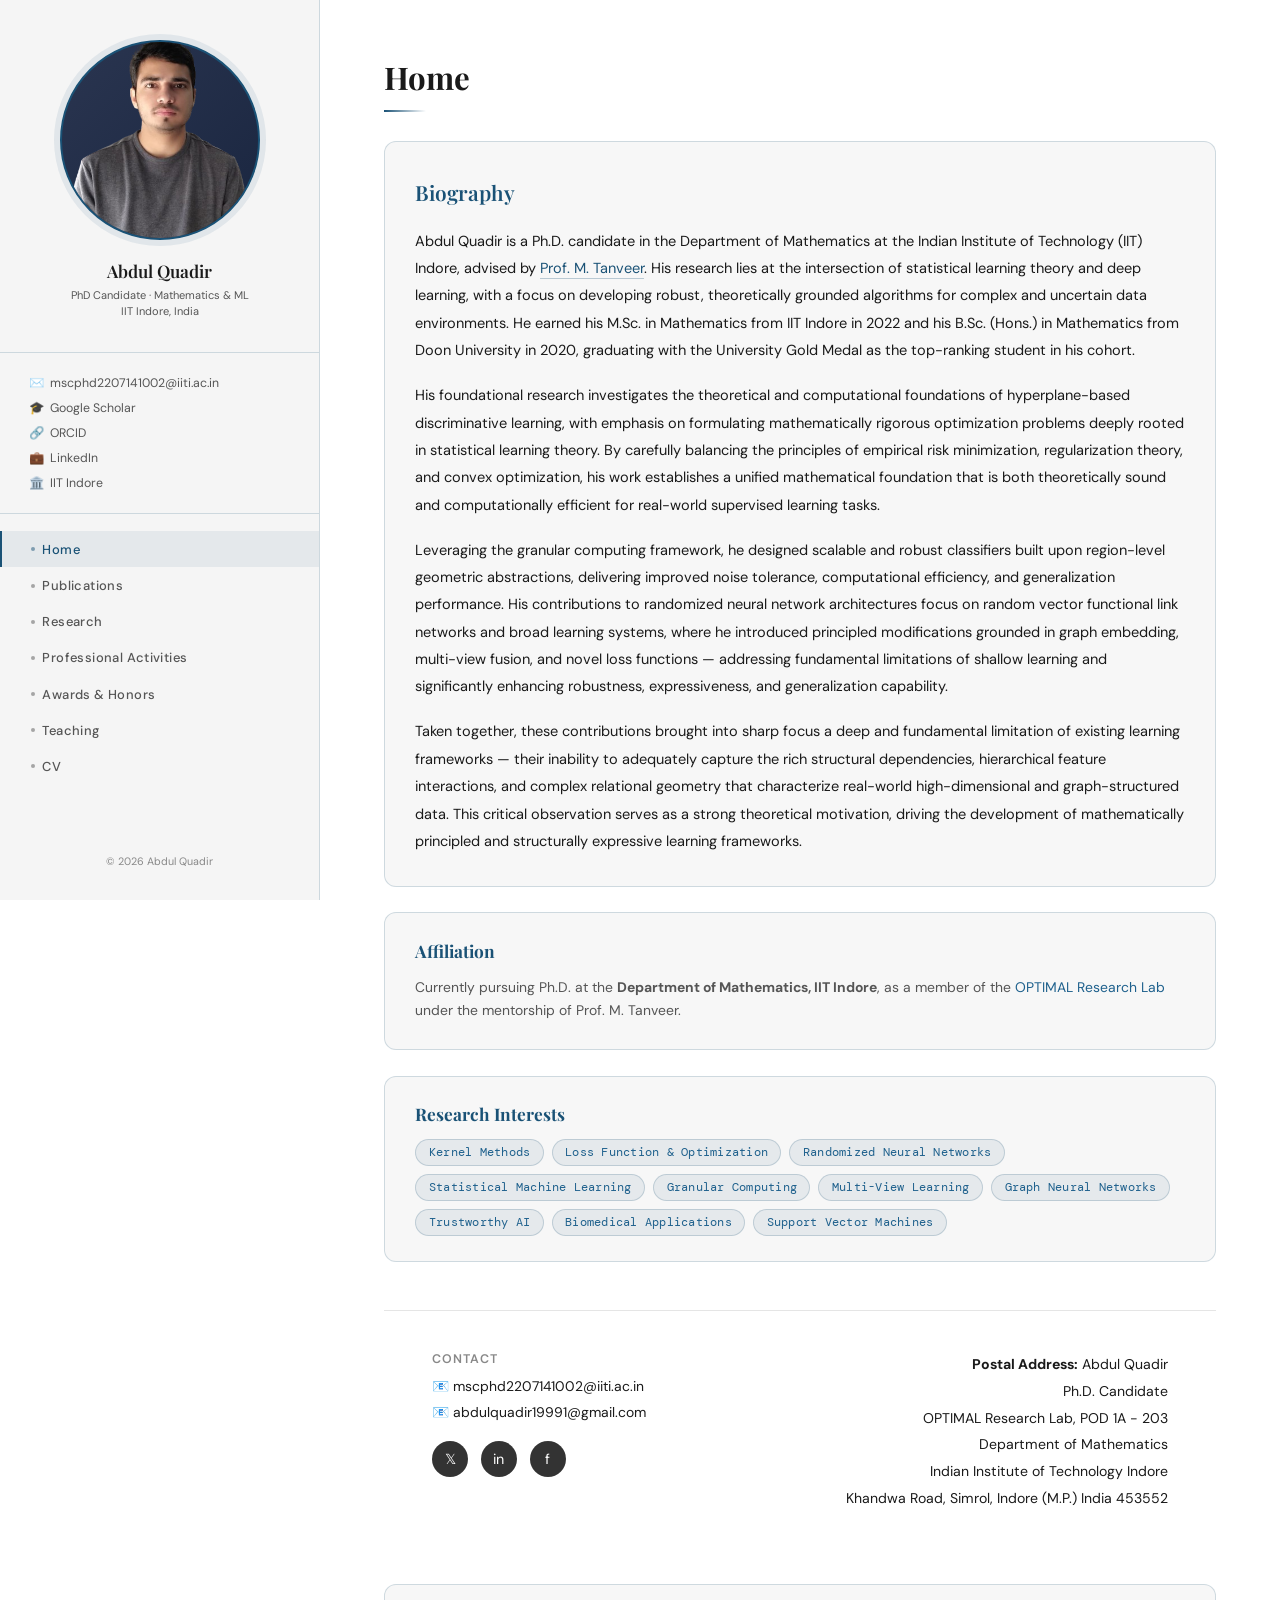
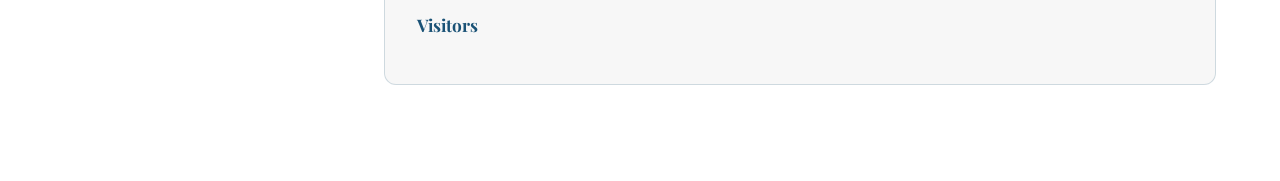
==== index.html @ a679fb0f "Add files via upload" ====
<!DOCTYPE html>
<html lang="en">
<head>
<meta charset="UTF-8">
<meta name="viewport" content="width=device-width, initial-scale=1.0">
<title>Abdul Quadir | Home</title>
<link href="https://fonts.googleapis.com/css2?family=Playfair+Display:wght@400;600;700&family=DM+Sans:wght@300;400;500;600&family=DM+Mono:wght@400;500&display=swap" rel="stylesheet">
<link rel="stylesheet" href="style.css">
</head>
<body>
<button class="mobile-toggle">☰</button>
<div class="site-wrapper">
  <div id="sidebar-placeholder"></div>
  <main class="main-content">
    <h1 class="section-title">Home</h1>
    <div class="bio-block">
      <h2 style="font-family:'Playfair Display',serif;font-size:1.3rem;color:#1a5276;margin-bottom:1rem;font-weight:600;">Biography</h2>
      <p>Abdul Quadir is a Ph.D. candidate in the Department of Mathematics at the Indian Institute of Technology (IIT) Indore, advised by <a href="https://mtanveer.profiles.iiti.ac.in/" target="_blank">Prof. M. Tanveer</a>. His research lies at the intersection of statistical learning theory and deep learning, with a focus on developing robust, theoretically grounded algorithms for complex and uncertain data environments. He earned his M.Sc. in Mathematics from IIT Indore in 2022 and his B.Sc. (Hons.) in Mathematics from Doon University in 2020, graduating with the University Gold Medal as the top-ranking student in his cohort.</p>
      <p>His foundational research investigates the theoretical and computational foundations of hyperplane-based discriminative learning, with emphasis on formulating mathematically rigorous optimization problems deeply rooted in statistical learning theory. By carefully balancing the principles of empirical risk minimization, regularization theory, and convex optimization, his work establishes a unified mathematical foundation that is both theoretically sound and computationally efficient for real-world supervised learning tasks.</p>
      <p>Leveraging the granular computing framework, he designed scalable and robust classifiers built upon region-level geometric abstractions, delivering improved noise tolerance, computational efficiency, and generalization performance. His contributions to randomized neural network architectures focus on random vector functional link networks and broad learning systems, where he introduced principled modifications grounded in graph embedding, multi-view fusion, and novel loss functions — addressing fundamental limitations of shallow learning and significantly enhancing robustness, expressiveness, and generalization capability.</p>
      <p>Taken together, these contributions brought into sharp focus a deep and fundamental limitation of existing learning frameworks — their inability to adequately capture the rich structural dependencies, hierarchical feature interactions, and complex relational geometry that characterize real-world high-dimensional and graph-structured data. This critical observation serves as a strong theoretical motivation, driving the development of mathematically principled and structurally expressive learning frameworks.</p>
    </div>
    <div class="affil-block">
      <h3>Affiliation</h3>
      <p>Currently pursuing Ph.D. at the <strong>Department of Mathematics, IIT Indore</strong>, as a member of the <a href="https://mtanveer.profiles.iiti.ac.in/" target="_blank">OPTIMAL Research Lab</a> under the mentorship of Prof. M. Tanveer.</p>
    </div>
    <div class="affil-block">
      <h3>Research Interests</h3>
      <div class="interests-grid">
        <span class="tag">Kernel Methods</span>
        <span class="tag">Loss Function &amp; Optimization</span>
        <span class="tag">Randomized Neural Networks</span>
        <span class="tag">Statistical Machine Learning</span>
        <span class="tag">Granular Computing</span>
        <span class="tag">Multi-View Learning</span>
        <span class="tag">Graph Neural Networks</span>
        <span class="tag">Trustworthy AI</span>
        <span class="tag">Biomedical Applications</span>
        <span class="tag">Support Vector Machines</span>
      </div>
    </div>
    <!-- FOOTER -->
    <footer class="site-footer" style="margin-top:3rem;">
      <div>
        <p style="font-size:0.78rem;font-weight:600;color:#888;letter-spacing:0.08em;text-transform:uppercase;margin-bottom:0.5rem;">Contact</p>
        <p style="margin-bottom:0.3rem;"><a href="mailto:mscphd2207141002@iiti.ac.in" style="color:#1a1a1a;text-decoration:none;font-size:0.87rem;">📧 mscphd2207141002@iiti.ac.in</a></p>
        <p style="margin-bottom:1.2rem;"><a href="mailto:abdulquadir19991@gmail.com" style="color:#1a1a1a;text-decoration:none;font-size:0.87rem;">📧 abdulquadir19991@gmail.com</a></p>
        <div style="display:flex;gap:0.8rem;">
          <a href="#" target="_blank" style="width:36px;height:36px;border-radius:50%;background:#333;display:flex;align-items:center;justify-content:center;color:white;text-decoration:none;font-size:0.9rem;">𝕏</a>
          <a href="https://www.linkedin.com/in/abdul-quadir-0739232a8/" target="_blank" style="width:36px;height:36px;border-radius:50%;background:#333;display:flex;align-items:center;justify-content:center;color:white;text-decoration:none;font-size:0.9rem;">in</a>
          <a href="#" target="_blank" style="width:36px;height:36px;border-radius:50%;background:#333;display:flex;align-items:center;justify-content:center;color:white;text-decoration:none;font-size:0.9rem;">f</a>
        </div>
      </div>
      <div style="font-size:0.88rem;line-height:1.9;text-align:right;">
        <p><strong>Postal Address:</strong> Abdul Quadir</p>
        <p>Ph.D. Candidate</p>
        <p>OPTIMAL Research Lab, POD 1A - 203</p>
        <p>Department of Mathematics</p>
        <p>Indian Institute of Technology Indore</p>
        <p>Khandwa Road, Simrol, Indore (M.P.) India 453552</p>
      </div>
    </footer>

    <!-- ── VISITOR MAP ── -->
    <div style="
        background: var(--card-bg);
        border: 1px solid var(--border);
        border-radius: 12px;
        padding: 1.8rem 2rem;
        margin-top: 2rem;
    ">
        <h3 style="
            font-family: 'Playfair Display', serif;
            font-size: 1.08rem;
            color: var(--accent);
            margin-bottom: 1.2rem;
        ">Visitors</h3>

        <div style="display: flex; justify-content: center;">
            <script type="text/javascript" id="clustrmaps" 
                src="//clustrmaps.com/map_v2.js?d=YOUR_UNIQUE_ID&cl=ffffff&w=a">
            </script>
        </div>
    </div>

  </main>
</div>
<script src="sidebar.js"></script>
</body>
</html>
---- style.css ----
:root {
  --navy: #ffffff;
  --navy-light: #f5f5f5;
  --accent: #1a5276;
  --accent-light: #1f618d;
  --text: #1a1a1a;
  --text-muted: #555555;
  --text-dim: #888888;
  --border: rgba(26,82,118,0.18);
  --card-bg: rgba(0,0,0,0.03);
  --sidebar-w: 320px;
}
*, *::before, *::after { box-sizing: border-box; margin: 0; padding: 0; }
html { scroll-behavior: smooth; }
body {
  font-family: 'DM Sans', sans-serif;
  background: var(--navy);
  color: var(--text);
  min-height: 100vh;
  overflow-x: hidden;
}

/* ── LAYOUT ── */
.site-wrapper { display: flex; min-height: 100vh; }

/* ── SIDEBAR ── */
.sidebar {
  width: var(--sidebar-w);
  min-height: 100vh;
  background: var(--navy-light);
  border-right: 1px solid var(--border);
  display: flex; flex-direction: column;
  position: fixed; top: 0; left: 0; bottom: 0; z-index: 100;
  padding: 2.5rem 0 2rem;
  overflow-y: auto;
  transition: transform 0.35s cubic-bezier(.4,0,.2,1);
}
.sidebar-top { padding: 0 1.2rem 2rem; border-bottom: 1px solid var(--border); text-align: center; }
.avatar-wrap {
  width: 200px; height: 200px;
  border-radius: 50%;
  margin: 0 auto 1.2rem;
  border: 2.5px solid var(--accent); overflow: hidden;
  background: linear-gradient(135deg, #2a3550, #1a2640);
  display: flex; align-items: center; justify-content: center;
  font-size: 2.2rem;
  box-shadow: 0 0 0 6px rgba(26,82,118,0.09);
  max-width: 100%;
}
.sidebar-name { font-family: 'Playfair Display', serif; font-size: 1.08rem; font-weight: 600; color: var(--text); margin-bottom: 0.28rem; }
.sidebar-role { font-size: 0.69rem; color: var(--text-muted); line-height: 1.5; }
.sidebar-links { padding: 1.1rem 1.8rem; border-bottom: 1px solid var(--border); }
.sidebar-link {
  display: flex; align-items: center; gap: 0.5rem;
  font-size: 0.77rem; color: var(--text-muted); text-decoration: none;
  padding: 0.28rem 0; transition: color 0.2s;
}
.sidebar-link:hover { color: var(--accent); }

/* ── NAV ── */
nav { padding: 1.1rem 0; flex: 1; }
.nav-item {
  display: flex; align-items: center; gap: 0.48rem;
  padding: 0.6rem 1.8rem;
  font-size: 0.81rem; font-weight: 500; color: var(--text-muted);
  text-decoration: none; letter-spacing: 0.03em;
  border-left: 2.5px solid transparent; transition: all 0.2s;
}
.nav-item:hover { color: var(--text); background: rgba(26,82,118,0.06); }
.nav-item.active { color: var(--accent); border-left-color: var(--accent); background: rgba(26,82,118,0.08); }
.nav-dot { width: 4px; height: 4px; border-radius: 50%; background: currentColor; opacity: 0.5; flex-shrink: 0; }
.sidebar-footer { padding: 0.9rem 1.8rem 0; font-size: 0.67rem; color: var(--text-dim); text-align: center; }

/* ── MAIN ── */
.main-content {
  margin-left: var(--sidebar-w); flex: 1;
  padding: 3.5rem 4rem 6rem;
  max-width: calc(var(--sidebar-w) + 840px);
}

/* ── PAGE HEADER ── */
.section-title {
  font-family: 'Playfair Display', serif; font-size: 1.95rem; font-weight: 700;
  color: var(--text); margin-bottom: 1.8rem; position: relative; padding-bottom: 0.9rem;
}
.section-title::after {
  content: ''; position: absolute; bottom: 0; left: 0;
  width: 42px; height: 2px; background: linear-gradient(90deg, var(--accent), transparent);
}
.sub-heading { font-family: 'Playfair Display', serif; font-size: 1.08rem; color: var(--accent); margin: 1.6rem 0 0.9rem; }
.section-divider { height: 1px; background: linear-gradient(90deg, var(--border), transparent); margin: 2rem 0; }

/* ── CARDS ── */
.bio-block {
  background: var(--card-bg); border: 1px solid var(--border); border-radius: 12px;
  padding: 1.9rem; margin-bottom: 1.6rem; line-height: 1.88; font-size: 0.91rem; color: #1a1a1a;
}
.bio-block p + p { margin-top: 1.1rem; }
.bio-block a { color: var(--accent); text-decoration: none; border-bottom: 1px solid rgba(26,82,118,0.28); }
.bio-block a:hover { border-bottom-color: var(--accent); }
.affil-block {
  background: var(--card-bg); border: 1px solid var(--border); border-radius: 12px;
  padding: 1.6rem 1.9rem; margin-bottom: 1.6rem;
}
.affil-block h3 { font-family: 'Playfair Display', serif; font-size: 1.08rem; color: var(--accent); margin-bottom: 0.85rem; }
.affil-block p { font-size: 0.87rem; color: var(--text-muted); line-height: 1.72; }
.affil-block a { color: var(--accent-light); text-decoration: none; }

.interests-grid { display: flex; flex-wrap: wrap; gap: 0.5rem; margin-top: 0.75rem; }
.tag {
  background: rgba(26,82,118,0.08); border: 1px solid rgba(26,82,118,0.2);
  color: var(--accent-light); font-size: 0.76rem; padding: 0.28rem 0.78rem;
  border-radius: 20px; font-family: 'DM Mono', monospace; letter-spacing: 0.02em;
}

/* ── PUBLICATIONS ── */
.pub-card {
  background: var(--card-bg); border: 1px solid var(--border); border-radius: 12px;
  padding: 1.45rem 1.65rem; margin-bottom: 1.1rem;
  transition: border-color 0.2s, background 0.2s;
}
.pub-card:hover { border-color: rgba(26,82,118,0.36); background: rgba(26,82,118,0.03); }

/* ── RESEARCH ── */
.research-card {
  background: var(--card-bg); border: 1px solid var(--border); border-radius: 12px;
  padding: 1.6rem; margin-bottom: 1.1rem;
  display: grid; grid-template-columns: 2.7rem 1fr; gap: 1rem; align-items: start;
}
.research-icon {
  width: 2.7rem; height: 2.7rem; background: rgba(26,82,118,0.08);
  border: 1px solid var(--border); border-radius: 9px;
  display: flex; align-items: center; justify-content: center; font-size: 1.15rem;
}
.research-card h3 { font-family: 'Playfair Display', serif; font-size: 1rem; color: var(--text); margin-bottom: 0.42rem; }
.research-card p { font-size: 0.86rem; color: var(--text-muted); line-height: 1.78; }

/* ── AWARDS ── */
.award-item { display: flex; gap: 1.3rem; padding: 1.2rem 0; border-bottom: 1px solid var(--border); }
.award-year { font-family: 'DM Mono', monospace; font-size: 0.79rem; color: var(--accent); min-width: 60px; padding-top: 0.1rem; }
.award-info h3 { font-size: 0.92rem; color: var(--text); margin-bottom: 0.25rem; font-weight: 500; }
.award-info p { font-size: 0.8rem; color: var(--text-muted); line-height: 1.65; }

/* ── SERVICE ── */
.service-section { margin-bottom: 1.8rem; }
.service-label { font-family: 'DM Mono', monospace; font-size: 0.71rem; color: var(--accent); letter-spacing: 0.1em; text-transform: uppercase; margin-bottom: 0.75rem; }
.service-item {
  background: var(--card-bg); border: 1px solid var(--border); border-radius: 8px;
  padding: 0.85rem 1.15rem; margin-bottom: 0.55rem;
  font-size: 0.85rem; color: var(--text-muted); line-height: 1.62;
}
.service-item strong { color: var(--text); font-weight: 500; }

/* ── TEACHING ── */
.talk-card {
  background: var(--card-bg); border: 1px solid var(--border); border-radius: 12px;
  padding: 1.35rem 1.6rem; margin-bottom: 1rem;
}
.talk-card h3 { font-size: 0.93rem; color: var(--text); font-weight: 500; margin-bottom: 0.28rem; }
.talk-card .meta { font-size: 0.76rem; color: var(--accent); margin-bottom: 0.35rem; font-family: 'DM Mono', monospace; }
.talk-card p { font-size: 0.83rem; color: var(--text-muted); line-height: 1.68; }

/* ── CV ── */
.cv-section { margin-bottom: 2rem; }
.cv-section h3 { font-family: 'Playfair Display', serif; font-size: 1.08rem; color: var(--accent); margin-bottom: 1rem; padding-bottom: 0.5rem; border-bottom: 1px solid var(--border); }
.cv-row { display: grid; grid-template-columns: 110px 1fr; gap: 0.85rem; margin-bottom: 1rem; }
.cv-date { font-family: 'DM Mono', monospace; font-size: 0.76rem; color: var(--text-dim); padding-top: 0.1rem; }
.cv-detail h4 { font-size: 0.9rem; color: var(--text); font-weight: 500; margin-bottom: 0.16rem; }
.cv-detail p { font-size: 0.8rem; color: var(--text-muted); line-height: 1.62; }
.cv-download-btn {
  display: inline-flex; align-items: center; gap: 0.48rem;
  background: linear-gradient(135deg, rgba(26,82,118,0.12), rgba(26,82,118,0.06));
  border: 1px solid var(--accent); color: var(--accent);
  font-family: 'DM Sans', sans-serif; font-size: 0.83rem; font-weight: 500;
  padding: 0.58rem 1.25rem; border-radius: 8px; cursor: pointer;
  text-decoration: none; margin-bottom: 2rem; transition: all 0.2s;
}
.cv-download-btn:hover { background: rgba(26,82,118,0.18); transform: translateY(-1px); }

/* ── FOOTER ── */
.site-footer {
  background: #ffffff; color: #1a1a1a;
  padding: 2.5rem 3rem;
  display: flex; justify-content: space-between; align-items: flex-start;
  flex-wrap: wrap; gap: 2rem;
  border-top: 1px solid rgba(0,0,0,0.1);
}

/* ── MOBILE ── */
.mobile-toggle {
  display: none; position: fixed; top: 0.85rem; right: 0.85rem; z-index: 200;
  background: var(--navy-light); border: 1px solid var(--border);
  color: var(--text); width: 37px; height: 37px;
  border-radius: 8px; cursor: pointer; font-size: 1rem;
  align-items: center; justify-content: center;
}
@media (max-width: 840px) {
  .sidebar { transform: translateX(-100%); }
  .sidebar.open { transform: translateX(0); }
  .main-content { margin-left: 0; padding: 4.2rem 1.3rem 3rem; }
  .mobile-toggle { display: flex; }
  .cv-row { grid-template-columns: 1fr; gap: 0.18rem; }
  .research-card { grid-template-columns: 1fr; }
}
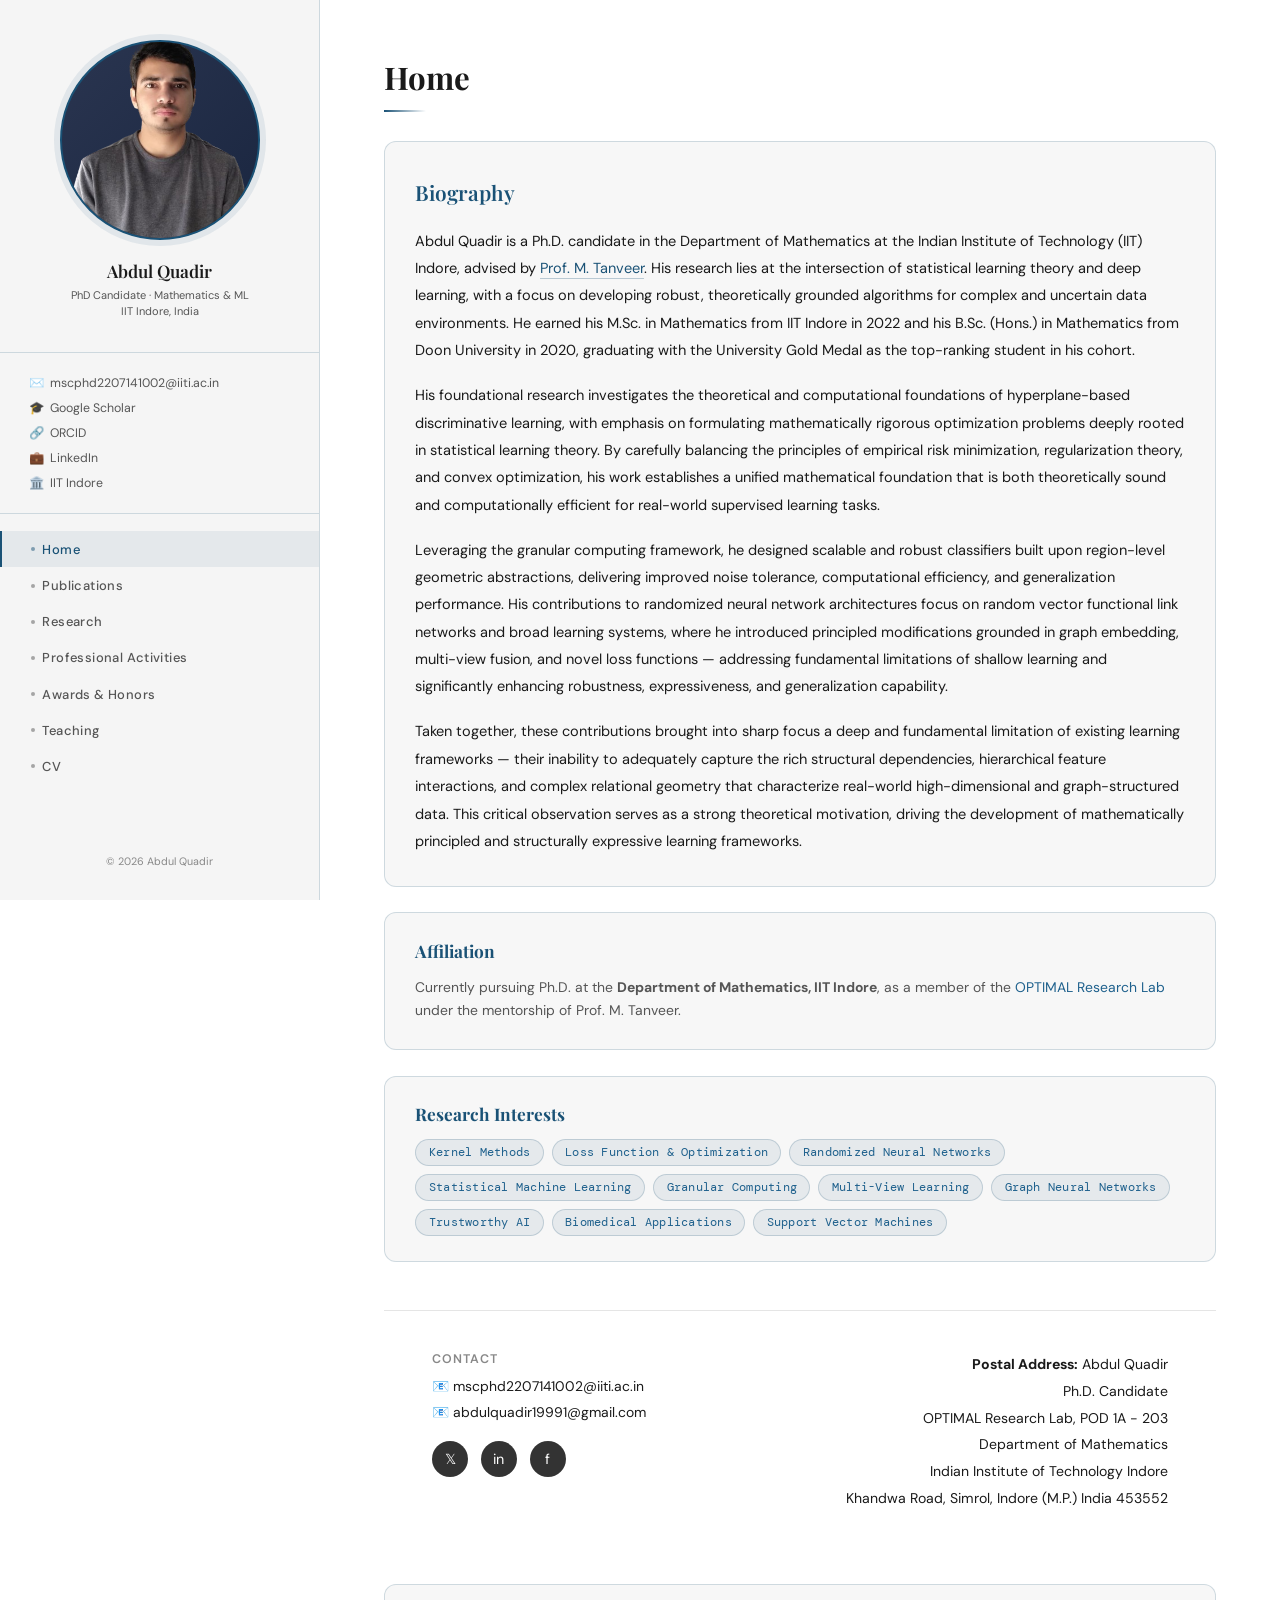
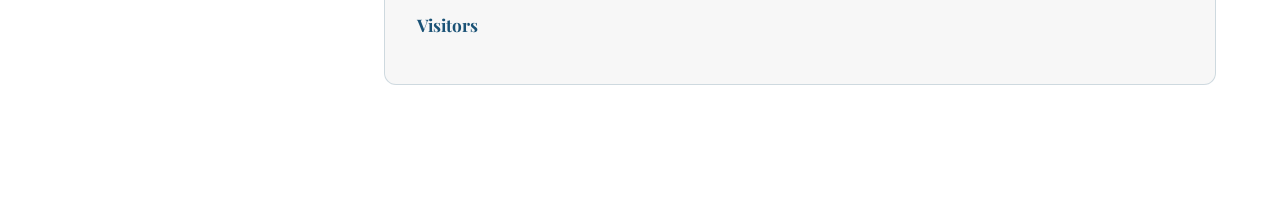
==== commit 7bdd9b21: "Update Clustrmap script with new unique ID" ====
--- a/index.html
+++ b/index.html
@@ -62,12 +62,14 @@
     </footer>
 
     <!-- ── VISITOR MAP ── -->
+
     <div style="
         background: var(--card-bg);
         border: 1px solid var(--border);
         border-radius: 12px;
         padding: 1.8rem 2rem;
         margin-top: 2rem;
+        margin-bottom: 2rem;
     ">
         <h3 style="
             font-family: 'Playfair Display', serif;
@@ -76,9 +78,9 @@
             margin-bottom: 1.2rem;
         ">Visitors</h3>
 
-        <div style="display: flex; justify-content: center;">
+        <div id="clustrmap" style="display:flex; justify-content:center; width:100%;">
             <script type="text/javascript" id="clustrmaps" 
-                src="//clustrmaps.com/map_v2.js?d=YOUR_UNIQUE_ID&cl=ffffff&w=a">
+                src="//clustrmaps.com/map_v2.js?d=5vi9n-shM1Uanlk_C0fI_EfzGCzt-ylsx9DiMJDHn5w&cl=ffffff&w=a">
             </script>
         </div>
     </div>
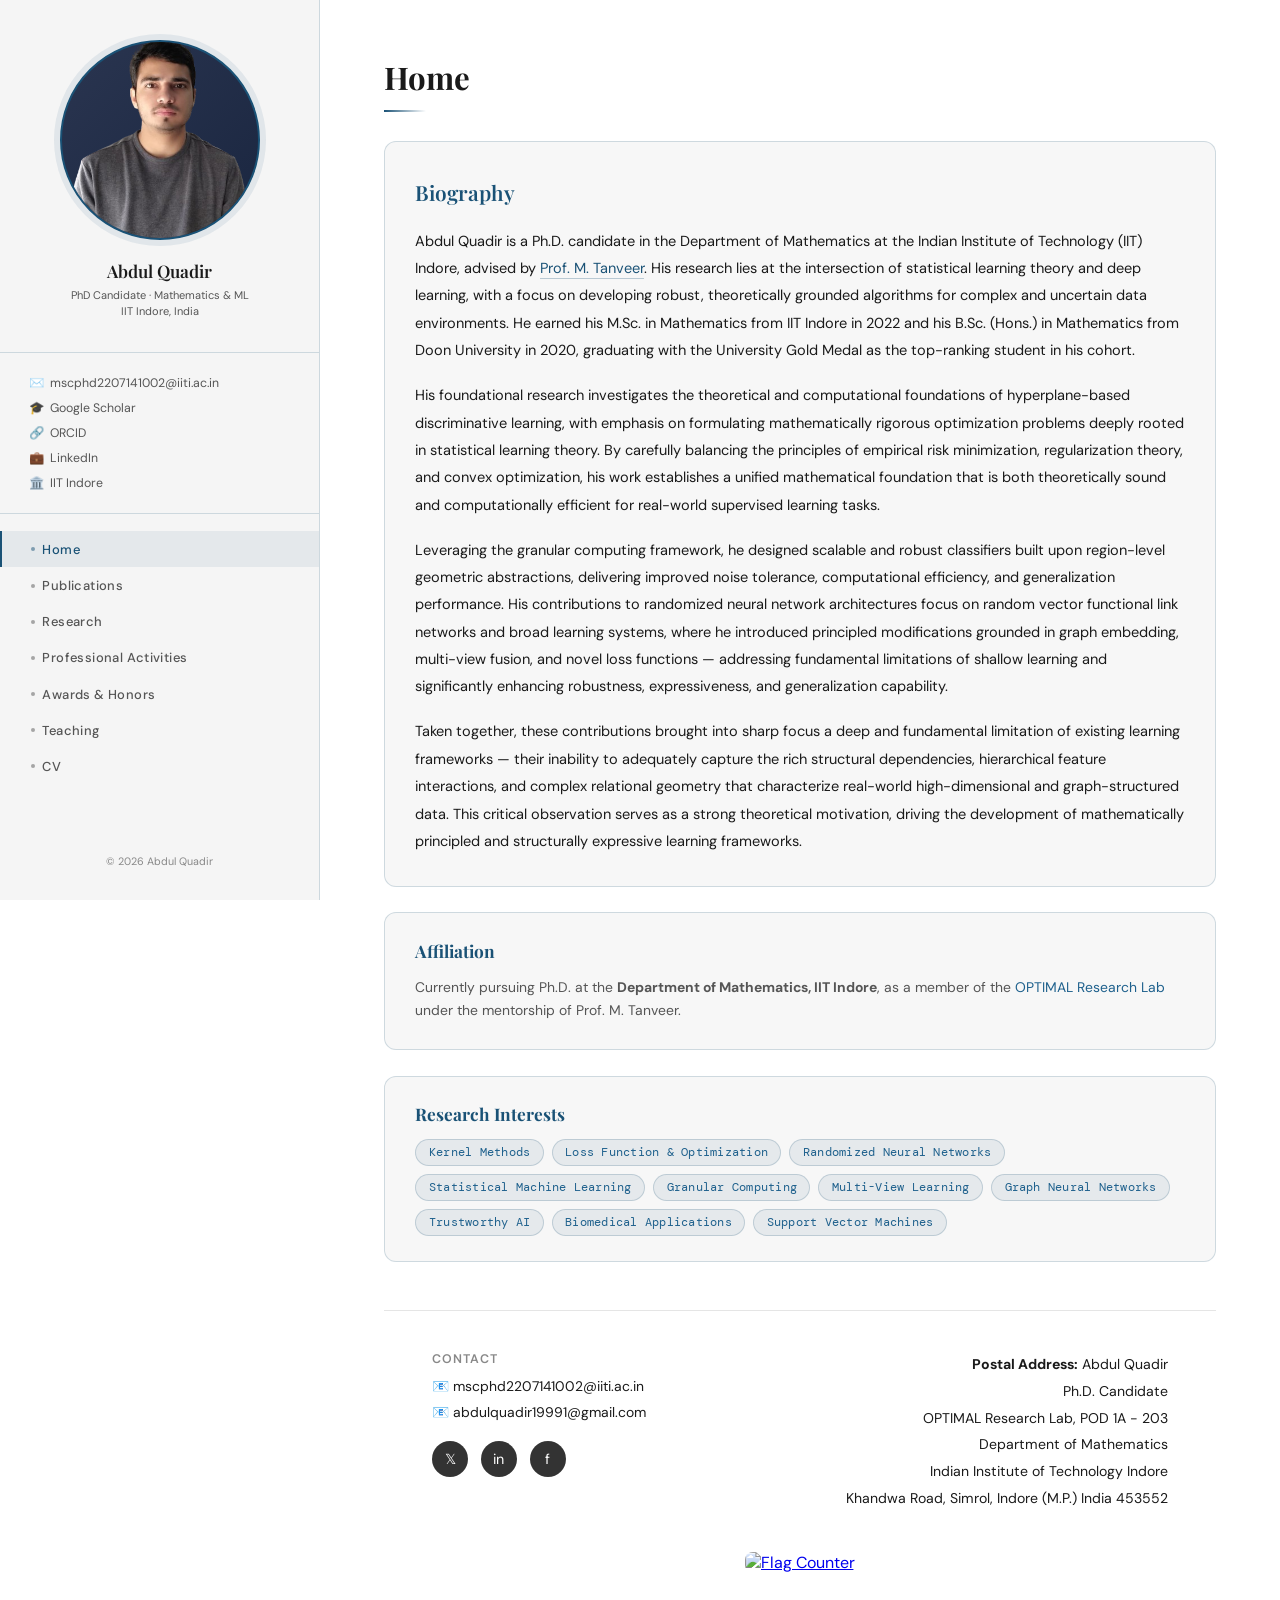
==== commit 99c3ebf5: "Remove visitor map and update flag counter Removed visitor map section and updated flag counter disp" ====
--- a/index.html
+++ b/index.html
@@ -61,9 +61,8 @@
       </div>
     </footer>
 
-    <!-- ── VISITOR MAP ── -->
-
-    <div style="
+    <!-- ── FLAG COUNTER ── -->
+    <!-- <div style="
         background: var(--card-bg);
         border: 1px solid var(--border);
         border-radius: 12px;
@@ -76,14 +75,17 @@
             font-size: 1.08rem;
             color: var(--accent);
             margin-bottom: 1.2rem;
-        ">Visitors</h3>
+        ">Visitors</h3> -->
 
-        <div id="clustrmap" style="display:flex; justify-content:center; width:100%;">
-            <script type="text/javascript" id="clustrmaps" 
-                src="//clustrmaps.com/map_v2.js?d=5vi9n-shM1Uanlk_C0fI_EfzGCzt-ylsx9DiMJDHn5w&cl=ffffff&w=a">
-            </script>
+        <div style="display:flex; justify-content:center; width:100%;">
+            <a href="https://info.flagcounter.com/j7Dl" target="_blank">
+                <img src="https://s01.flagcounter.com/count2/j7Dl/bg_FFFFFF/txt_000000/border_CCCCCC/columns_4/maxflags_12/viewers_0/labels_1/pageviews_0/flags_0/percent_0/" 
+                    alt="Flag Counter" 
+                    border="0"
+                    style="border-radius:8px;">
+            </a>
         </div>
-    </div>
+    <!-- </div> -->
 
   </main>
 </div>
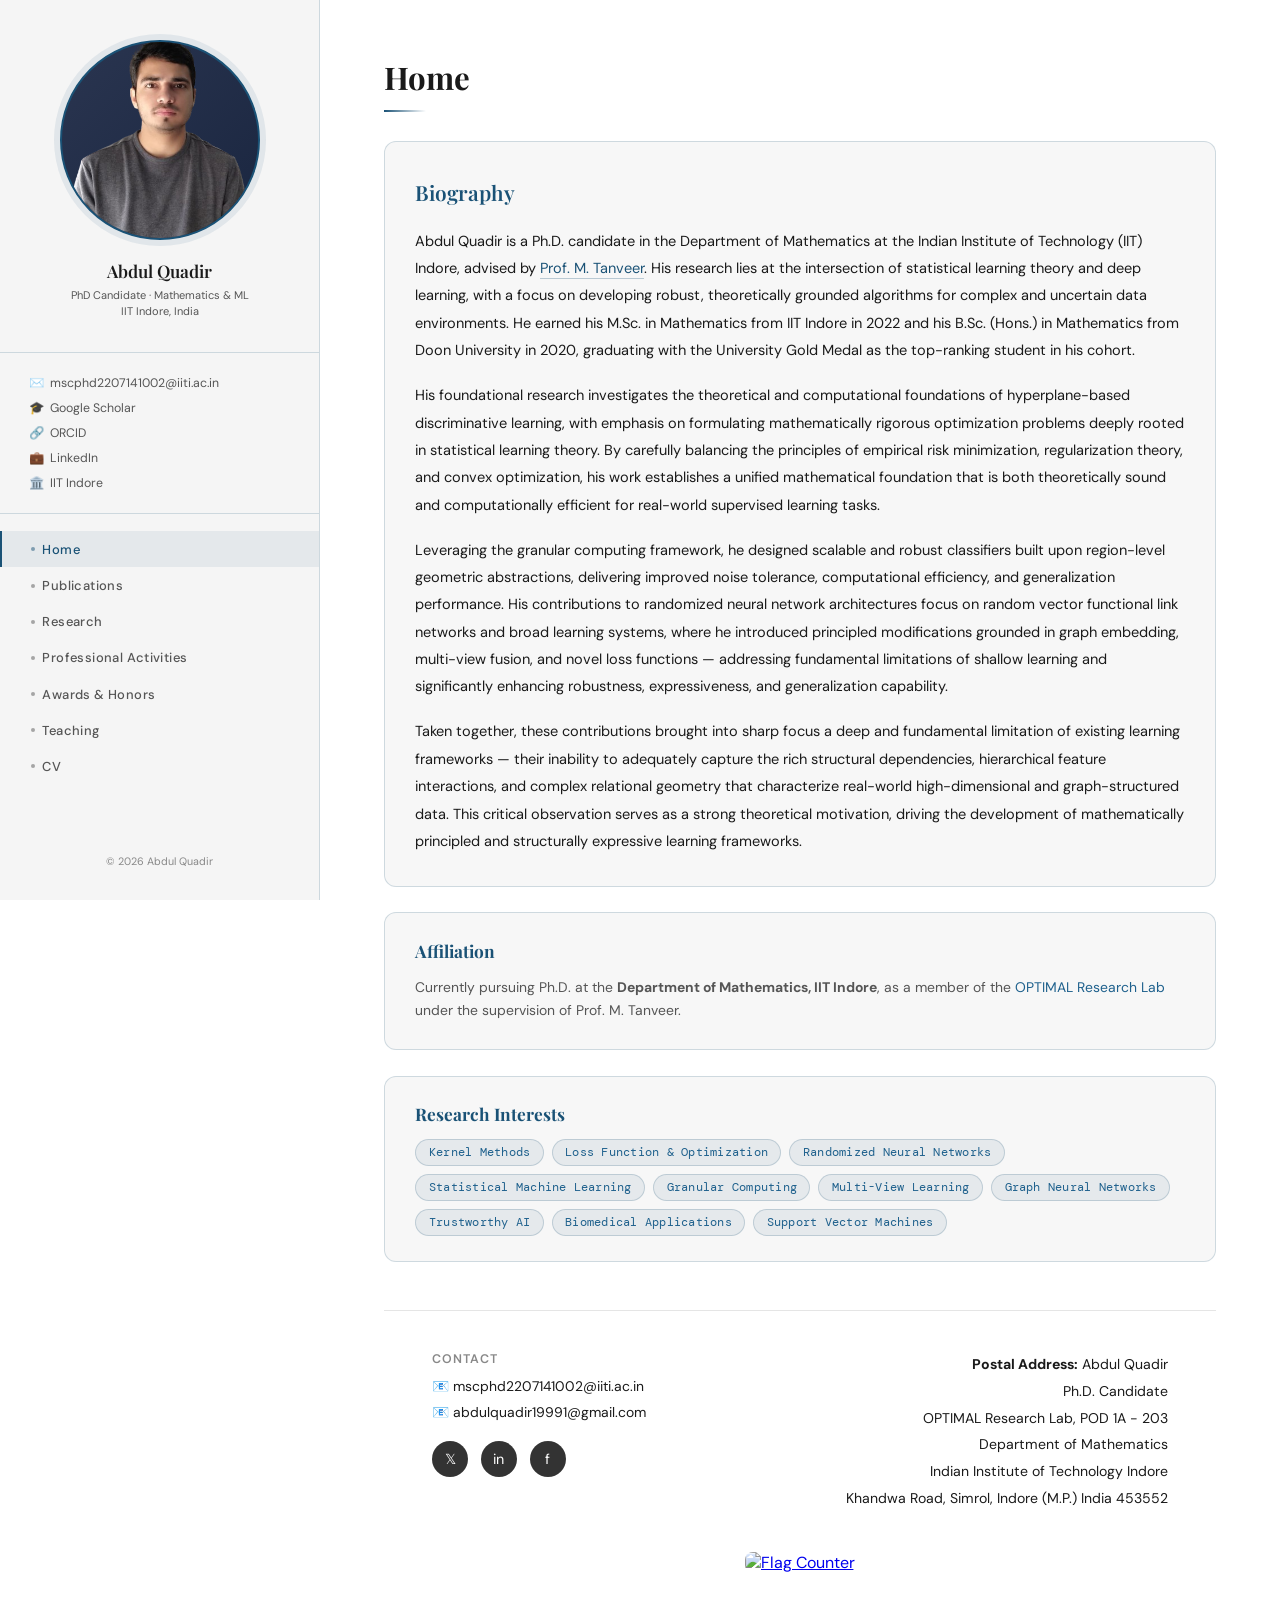
==== commit 60391436: "Update index.html" ====
--- a/index.html
+++ b/index.html
@@ -22,7 +22,7 @@
     </div>
     <div class="affil-block">
       <h3>Affiliation</h3>
-      <p>Currently pursuing Ph.D. at the <strong>Department of Mathematics, IIT Indore</strong>, as a member of the <a href="https://mtanveer.profiles.iiti.ac.in/" target="_blank">OPTIMAL Research Lab</a> under the mentorship of Prof. M. Tanveer.</p>
+      <p>Currently pursuing Ph.D. at the <strong>Department of Mathematics, IIT Indore</strong>, as a member of the <a href="https://mtanveer.profiles.iiti.ac.in/" target="_blank">OPTIMAL Research Lab</a> under the supervision of Prof. M. Tanveer.</p>
     </div>
     <div class="affil-block">
       <h3>Research Interests</h3>
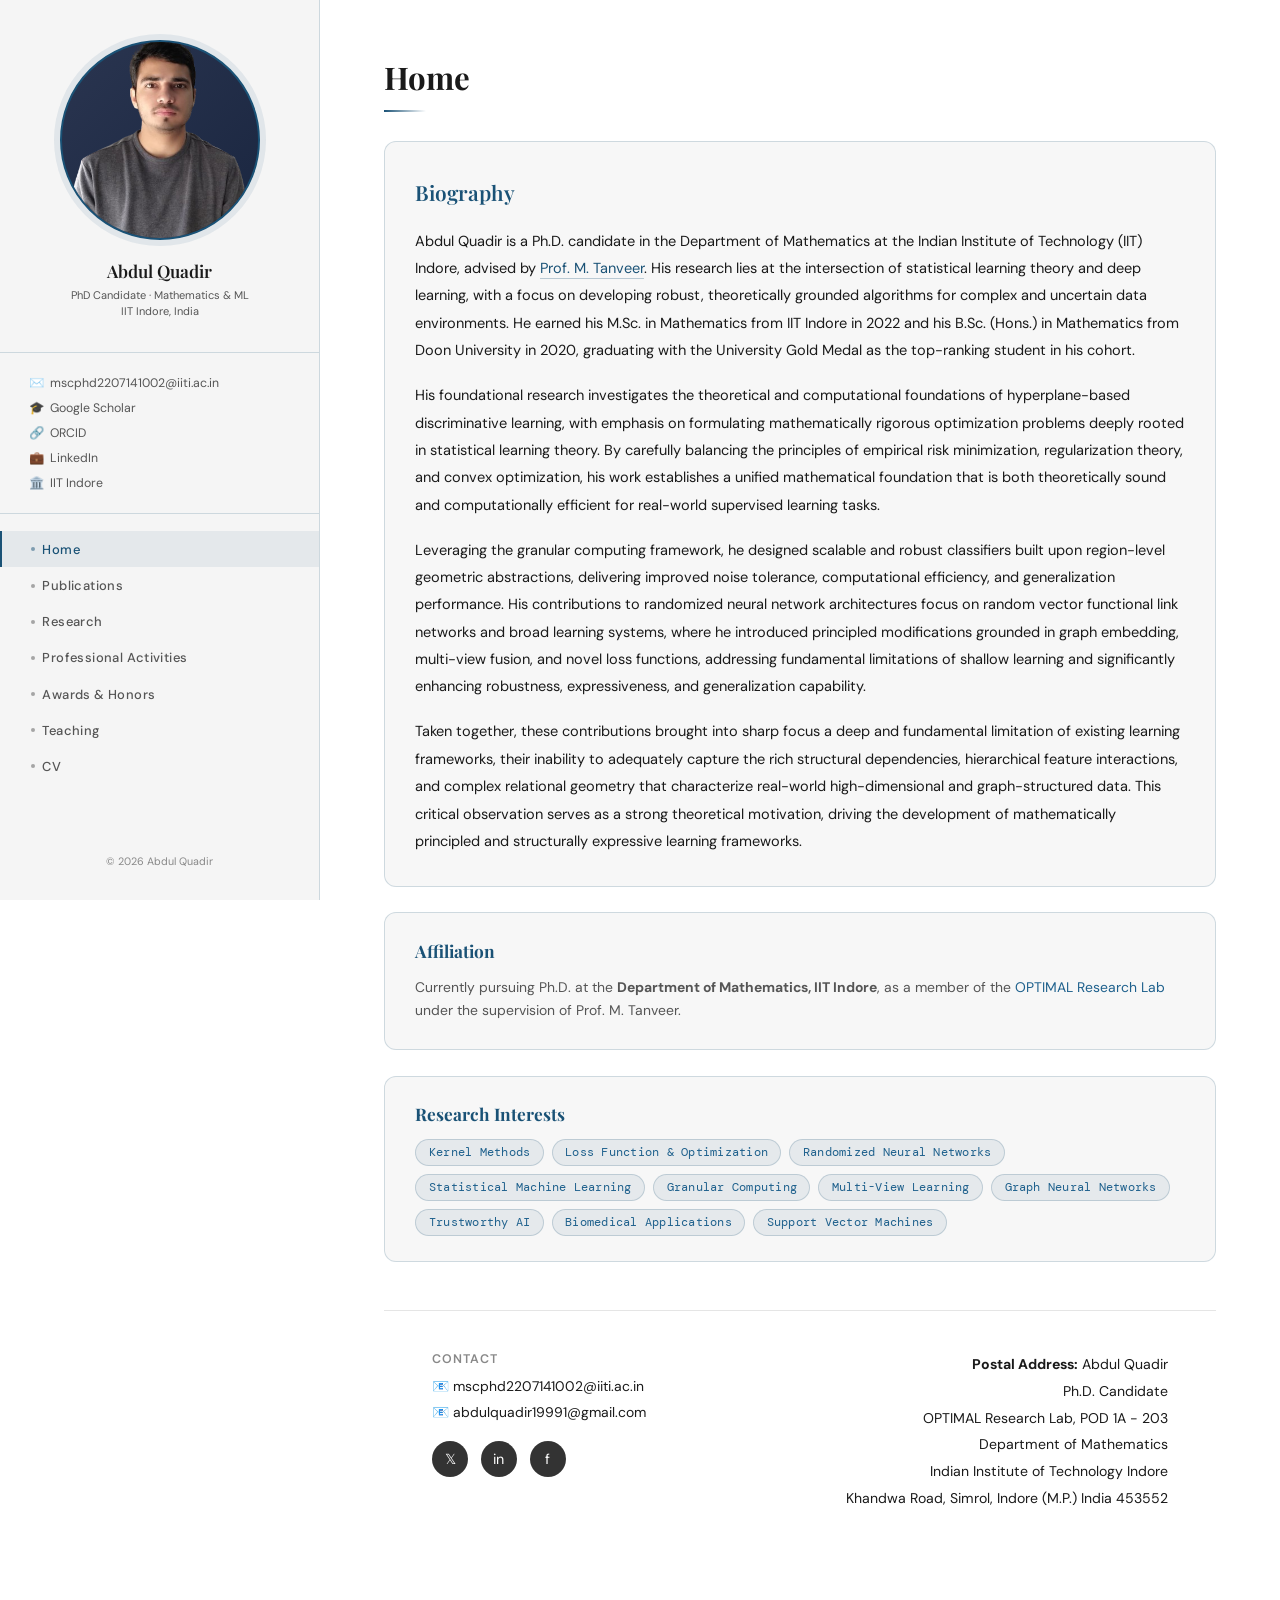
==== commit 9212336f: "Revise biography content and update formatting Updated biography section and refined text for clarit" ====
--- a/index.html
+++ b/index.html
@@ -17,8 +17,8 @@
       <h2 style="font-family:'Playfair Display',serif;font-size:1.3rem;color:#1a5276;margin-bottom:1rem;font-weight:600;">Biography</h2>
       <p>Abdul Quadir is a Ph.D. candidate in the Department of Mathematics at the Indian Institute of Technology (IIT) Indore, advised by <a href="https://mtanveer.profiles.iiti.ac.in/" target="_blank">Prof. M. Tanveer</a>. His research lies at the intersection of statistical learning theory and deep learning, with a focus on developing robust, theoretically grounded algorithms for complex and uncertain data environments. He earned his M.Sc. in Mathematics from IIT Indore in 2022 and his B.Sc. (Hons.) in Mathematics from Doon University in 2020, graduating with the University Gold Medal as the top-ranking student in his cohort.</p>
       <p>His foundational research investigates the theoretical and computational foundations of hyperplane-based discriminative learning, with emphasis on formulating mathematically rigorous optimization problems deeply rooted in statistical learning theory. By carefully balancing the principles of empirical risk minimization, regularization theory, and convex optimization, his work establishes a unified mathematical foundation that is both theoretically sound and computationally efficient for real-world supervised learning tasks.</p>
-      <p>Leveraging the granular computing framework, he designed scalable and robust classifiers built upon region-level geometric abstractions, delivering improved noise tolerance, computational efficiency, and generalization performance. His contributions to randomized neural network architectures focus on random vector functional link networks and broad learning systems, where he introduced principled modifications grounded in graph embedding, multi-view fusion, and novel loss functions — addressing fundamental limitations of shallow learning and significantly enhancing robustness, expressiveness, and generalization capability.</p>
-      <p>Taken together, these contributions brought into sharp focus a deep and fundamental limitation of existing learning frameworks — their inability to adequately capture the rich structural dependencies, hierarchical feature interactions, and complex relational geometry that characterize real-world high-dimensional and graph-structured data. This critical observation serves as a strong theoretical motivation, driving the development of mathematically principled and structurally expressive learning frameworks.</p>
+      <p>Leveraging the granular computing framework, he designed scalable and robust classifiers built upon region-level geometric abstractions, delivering improved noise tolerance, computational efficiency, and generalization performance. His contributions to randomized neural network architectures focus on random vector functional link networks and broad learning systems, where he introduced principled modifications grounded in graph embedding, multi-view fusion, and novel loss functions, addressing fundamental limitations of shallow learning and significantly enhancing robustness, expressiveness, and generalization capability.</p>
+      <p>Taken together, these contributions brought into sharp focus a deep and fundamental limitation of existing learning frameworks, their inability to adequately capture the rich structural dependencies, hierarchical feature interactions, and complex relational geometry that characterize real-world high-dimensional and graph-structured data. This critical observation serves as a strong theoretical motivation, driving the development of mathematically principled and structurally expressive learning frameworks.</p>
     </div>
     <div class="affil-block">
       <h3>Affiliation</h3>
@@ -77,14 +77,14 @@
             margin-bottom: 1.2rem;
         ">Visitors</h3> -->
 
-        <div style="display:flex; justify-content:center; width:100%;">
+        <!-- <div style="display:flex; justify-content:center; width:100%;">
             <a href="https://info.flagcounter.com/j7Dl" target="_blank">
                 <img src="https://s01.flagcounter.com/count2/j7Dl/bg_FFFFFF/txt_000000/border_CCCCCC/columns_4/maxflags_12/viewers_0/labels_1/pageviews_0/flags_0/percent_0/" 
                     alt="Flag Counter" 
                     border="0"
                     style="border-radius:8px;">
             </a>
-        </div>
+        </div> -->
     <!-- </div> -->
 
   </main>
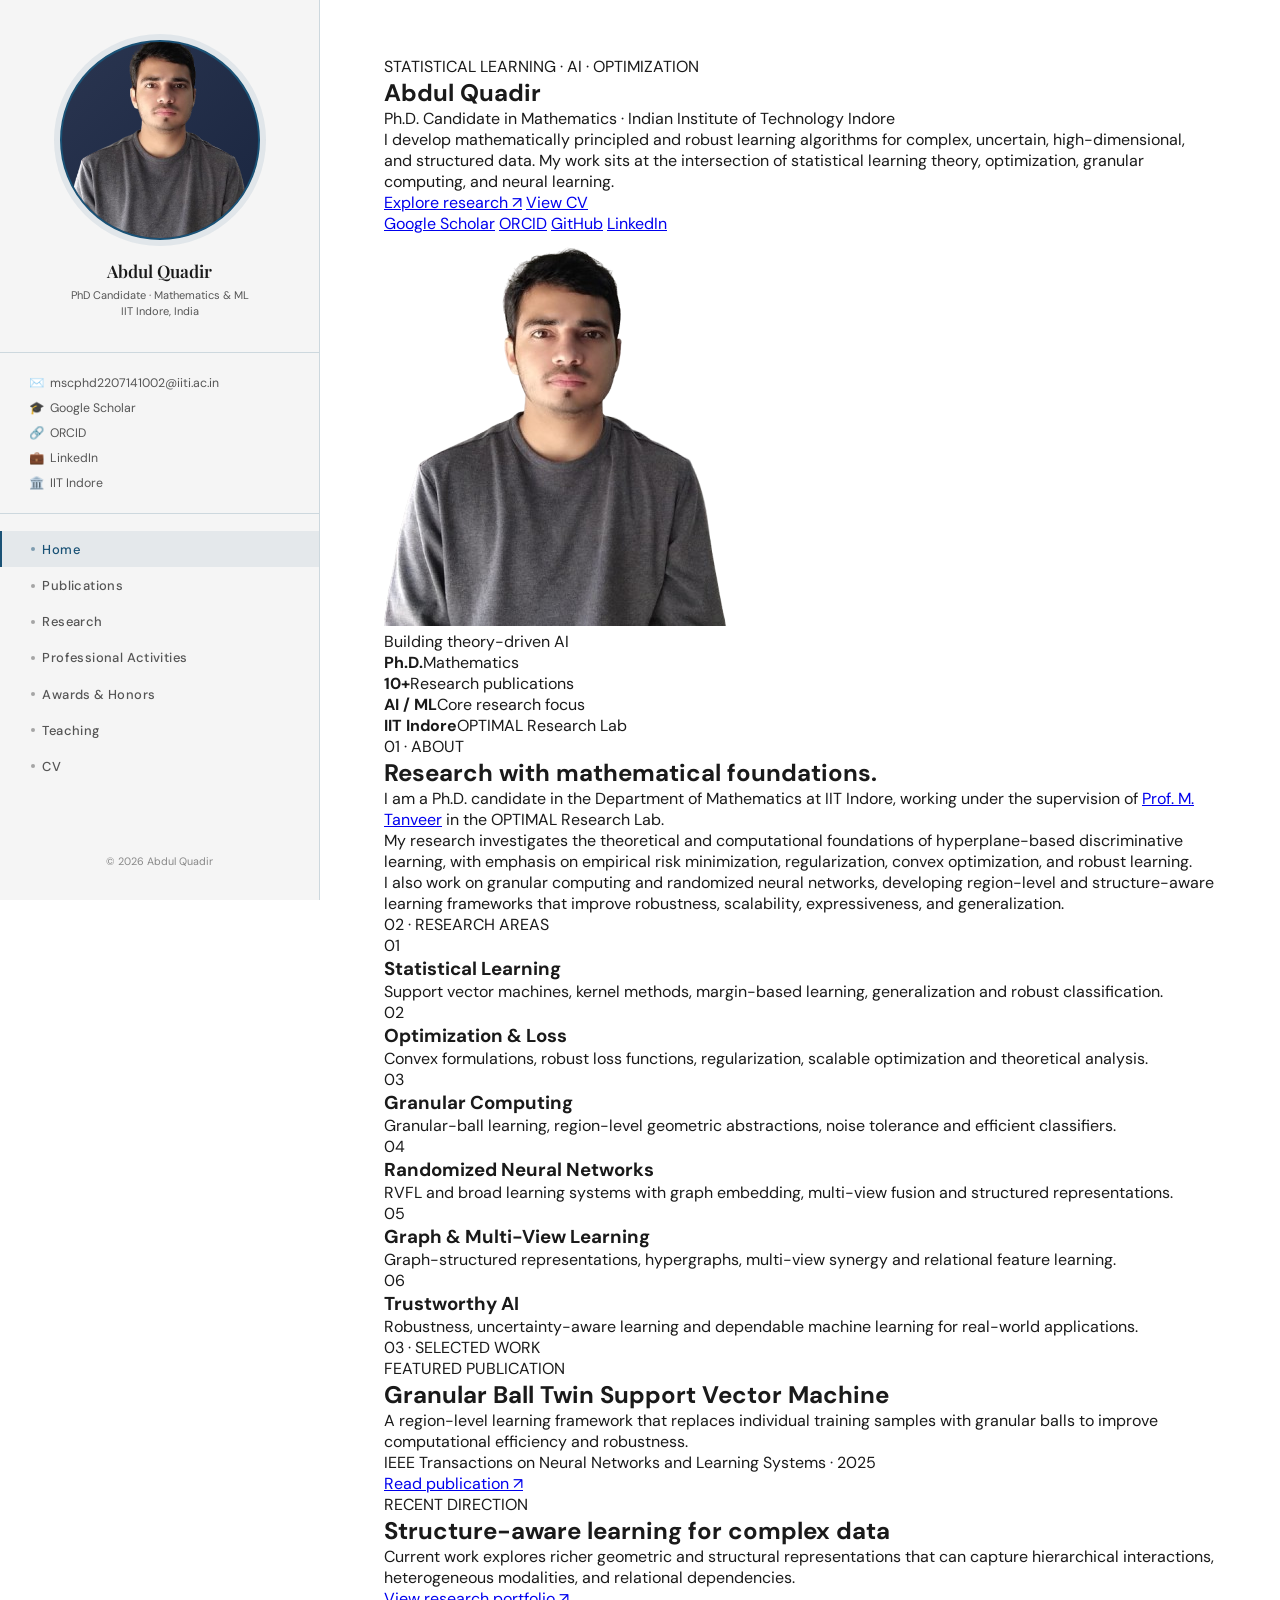
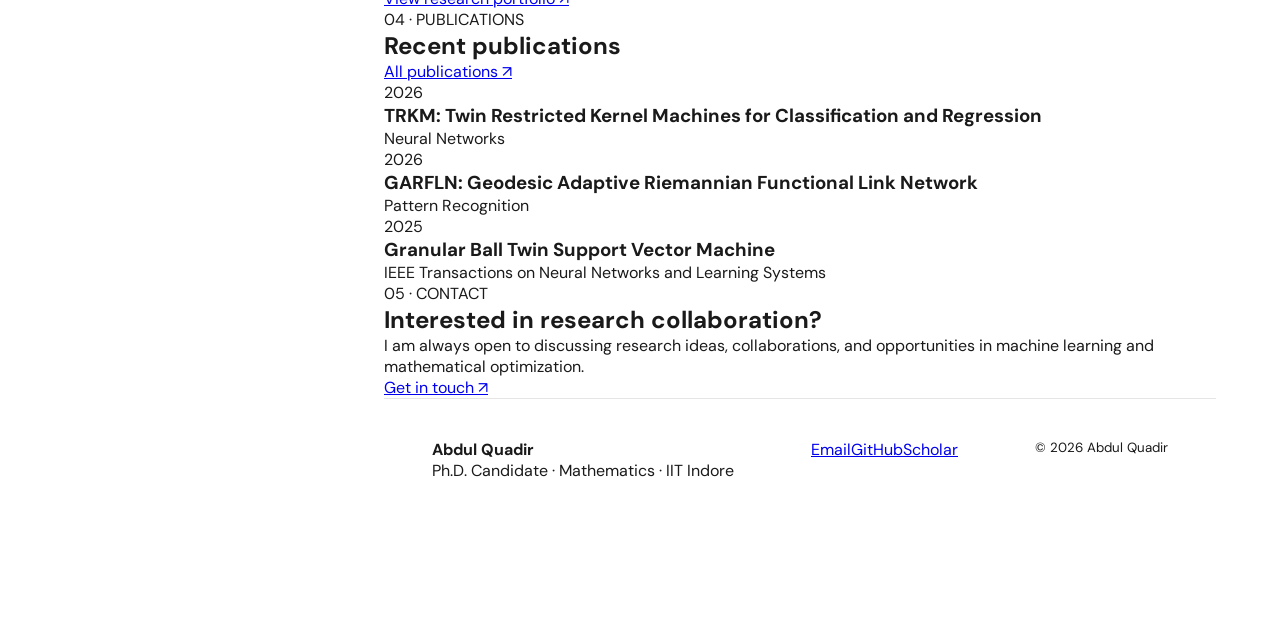
==== commit 83a3f3a7: "Redesign homepage with modern academic research portfolio" ====
--- a/index.html
+++ b/index.html
@@ -3,90 +3,107 @@
 <head>
 <meta charset="UTF-8">
 <meta name="viewport" content="width=device-width, initial-scale=1.0">
-<title>Abdul Quadir | Home</title>
-<link href="https://fonts.googleapis.com/css2?family=Playfair+Display:wght@400;600;700&family=DM+Sans:wght@300;400;500;600&family=DM+Mono:wght@400;500&display=swap" rel="stylesheet">
+<meta name="description" content="Abdul Quadir — Ph.D. Candidate in Mathematics and researcher in statistical machine learning, optimization, granular computing, and randomized neural networks.">
+<title>Abdul Quadir | Researcher</title>
+<link rel="preconnect" href="https://fonts.googleapis.com">
+<link rel="preconnect" href="https://fonts.gstatic.com" crossorigin>
+<link href="https://fonts.googleapis.com/css2?family=DM+Sans:wght@400;500;600;700&family=DM+Mono:wght@400;500&family=Playfair+Display:wght@600;700&display=swap" rel="stylesheet">
 <link rel="stylesheet" href="style.css">
 </head>
 <body>
-<button class="mobile-toggle">☰</button>
+<button class="mobile-toggle" aria-label="Open navigation">☰</button>
 <div class="site-wrapper">
   <div id="sidebar-placeholder"></div>
-  <main class="main-content">
-    <h1 class="section-title">Home</h1>
-    <div class="bio-block">
-      <h2 style="font-family:'Playfair Display',serif;font-size:1.3rem;color:#1a5276;margin-bottom:1rem;font-weight:600;">Biography</h2>
-      <p>Abdul Quadir is a Ph.D. candidate in the Department of Mathematics at the Indian Institute of Technology (IIT) Indore, advised by <a href="https://mtanveer.profiles.iiti.ac.in/" target="_blank">Prof. M. Tanveer</a>. His research lies at the intersection of statistical learning theory and deep learning, with a focus on developing robust, theoretically grounded algorithms for complex and uncertain data environments. He earned his M.Sc. in Mathematics from IIT Indore in 2022 and his B.Sc. (Hons.) in Mathematics from Doon University in 2020, graduating with the University Gold Medal as the top-ranking student in his cohort.</p>
-      <p>His foundational research investigates the theoretical and computational foundations of hyperplane-based discriminative learning, with emphasis on formulating mathematically rigorous optimization problems deeply rooted in statistical learning theory. By carefully balancing the principles of empirical risk minimization, regularization theory, and convex optimization, his work establishes a unified mathematical foundation that is both theoretically sound and computationally efficient for real-world supervised learning tasks.</p>
-      <p>Leveraging the granular computing framework, he designed scalable and robust classifiers built upon region-level geometric abstractions, delivering improved noise tolerance, computational efficiency, and generalization performance. His contributions to randomized neural network architectures focus on random vector functional link networks and broad learning systems, where he introduced principled modifications grounded in graph embedding, multi-view fusion, and novel loss functions, addressing fundamental limitations of shallow learning and significantly enhancing robustness, expressiveness, and generalization capability.</p>
-      <p>Taken together, these contributions brought into sharp focus a deep and fundamental limitation of existing learning frameworks, their inability to adequately capture the rich structural dependencies, hierarchical feature interactions, and complex relational geometry that characterize real-world high-dimensional and graph-structured data. This critical observation serves as a strong theoretical motivation, driving the development of mathematically principled and structurally expressive learning frameworks.</p>
-    </div>
-    <div class="affil-block">
-      <h3>Affiliation</h3>
-      <p>Currently pursuing Ph.D. at the <strong>Department of Mathematics, IIT Indore</strong>, as a member of the <a href="https://mtanveer.profiles.iiti.ac.in/" target="_blank">OPTIMAL Research Lab</a> under the supervision of Prof. M. Tanveer.</p>
-    </div>
-    <div class="affil-block">
-      <h3>Research Interests</h3>
-      <div class="interests-grid">
-        <span class="tag">Kernel Methods</span>
-        <span class="tag">Loss Function &amp; Optimization</span>
-        <span class="tag">Randomized Neural Networks</span>
-        <span class="tag">Statistical Machine Learning</span>
-        <span class="tag">Granular Computing</span>
-        <span class="tag">Multi-View Learning</span>
-        <span class="tag">Graph Neural Networks</span>
-        <span class="tag">Trustworthy AI</span>
-        <span class="tag">Biomedical Applications</span>
-        <span class="tag">Support Vector Machines</span>
-      </div>
-    </div>
-    <!-- FOOTER -->
-    <footer class="site-footer" style="margin-top:3rem;">
-      <div>
-        <p style="font-size:0.78rem;font-weight:600;color:#888;letter-spacing:0.08em;text-transform:uppercase;margin-bottom:0.5rem;">Contact</p>
-        <p style="margin-bottom:0.3rem;"><a href="mailto:mscphd2207141002@iiti.ac.in" style="color:#1a1a1a;text-decoration:none;font-size:0.87rem;">📧 mscphd2207141002@iiti.ac.in</a></p>
-        <p style="margin-bottom:1.2rem;"><a href="mailto:abdulquadir19991@gmail.com" style="color:#1a1a1a;text-decoration:none;font-size:0.87rem;">📧 abdulquadir19991@gmail.com</a></p>
-        <div style="display:flex;gap:0.8rem;">
-          <a href="#" target="_blank" style="width:36px;height:36px;border-radius:50%;background:#333;display:flex;align-items:center;justify-content:center;color:white;text-decoration:none;font-size:0.9rem;">𝕏</a>
-          <a href="https://www.linkedin.com/in/abdul-quadir-0739232a8/" target="_blank" style="width:36px;height:36px;border-radius:50%;background:#333;display:flex;align-items:center;justify-content:center;color:white;text-decoration:none;font-size:0.9rem;">in</a>
-          <a href="#" target="_blank" style="width:36px;height:36px;border-radius:50%;background:#333;display:flex;align-items:center;justify-content:center;color:white;text-decoration:none;font-size:0.9rem;">f</a>
+  <main class="main-content home-main">
+
+    <section class="hero" id="home">
+      <div class="hero-copy">
+        <p class="eyebrow">STATISTICAL LEARNING · AI · OPTIMIZATION</p>
+        <h1>Abdul <span>Quadir</span></h1>
+        <p class="hero-role">Ph.D. Candidate in Mathematics · Indian Institute of Technology Indore</p>
+        <p class="hero-text">I develop mathematically principled and robust learning algorithms for complex, uncertain, high-dimensional, and structured data. My work sits at the intersection of statistical learning theory, optimization, granular computing, and neural learning.</p>
+        <div class="hero-actions">
+          <a class="btn btn-primary" href="research.html">Explore research <span>↗</span></a>
+          <a class="btn btn-secondary" href="cv.html">View CV</a>
+        </div>
+        <div class="social-row">
+          <a href="https://scholar.google.com/citations?user=jOKByMYAAAAJ&hl=en" target="_blank" rel="noopener">Google Scholar</a>
+          <a href="https://orcid.org/0009-0002-0516-316X" target="_blank" rel="noopener">ORCID</a>
+          <a href="https://github.com/abdulquadir1999" target="_blank" rel="noopener">GitHub</a>
+          <a href="https://www.linkedin.com/in/abdul-quadir-0739232a8/" target="_blank" rel="noopener">LinkedIn</a>
         </div>
       </div>
-      <div style="font-size:0.88rem;line-height:1.9;text-align:right;">
-        <p><strong>Postal Address:</strong> Abdul Quadir</p>
-        <p>Ph.D. Candidate</p>
-        <p>OPTIMAL Research Lab, POD 1A - 203</p>
-        <p>Department of Mathematics</p>
-        <p>Indian Institute of Technology Indore</p>
-        <p>Khandwa Road, Simrol, Indore (M.P.) India 453552</p>
+      <div class="hero-visual">
+        <div class="portrait-frame"><img src="Photo.png" alt="Abdul Quadir"></div>
+        <div class="visual-note"><span></span> Building theory-driven AI</div>
       </div>
+    </section>
+
+    <section class="quick-stats" aria-label="Academic highlights">
+      <div><strong>Ph.D.</strong><span>Mathematics</span></div>
+      <div><strong>10+</strong><span>Research publications</span></div>
+      <div><strong>AI / ML</strong><span>Core research focus</span></div>
+      <div><strong>IIT Indore</strong><span>OPTIMAL Research Lab</span></div>
+    </section>
+
+    <section class="content-section" id="about">
+      <div class="section-kicker">01 · ABOUT</div>
+      <div class="section-grid">
+        <div><h2>Research with mathematical foundations.</h2></div>
+        <div class="prose">
+          <p>I am a Ph.D. candidate in the Department of Mathematics at IIT Indore, working under the supervision of <a href="https://mtanveer.profiles.iiti.ac.in/" target="_blank" rel="noopener">Prof. M. Tanveer</a> in the OPTIMAL Research Lab.</p>
+          <p>My research investigates the theoretical and computational foundations of hyperplane-based discriminative learning, with emphasis on empirical risk minimization, regularization, convex optimization, and robust learning.</p>
+          <p>I also work on granular computing and randomized neural networks, developing region-level and structure-aware learning frameworks that improve robustness, scalability, expressiveness, and generalization.</p>
+        </div>
+      </div>
+    </section>
+
+    <section class="content-section" id="research">
+      <div class="section-kicker">02 · RESEARCH AREAS</div>
+      <div class="research-grid">
+        <article class="research-tile"><span class="tile-no">01</span><h3>Statistical Learning</h3><p>Support vector machines, kernel methods, margin-based learning, generalization and robust classification.</p></article>
+        <article class="research-tile"><span class="tile-no">02</span><h3>Optimization &amp; Loss</h3><p>Convex formulations, robust loss functions, regularization, scalable optimization and theoretical analysis.</p></article>
+        <article class="research-tile"><span class="tile-no">03</span><h3>Granular Computing</h3><p>Granular-ball learning, region-level geometric abstractions, noise tolerance and efficient classifiers.</p></article>
+        <article class="research-tile"><span class="tile-no">04</span><h3>Randomized Neural Networks</h3><p>RVFL and broad learning systems with graph embedding, multi-view fusion and structured representations.</p></article>
+        <article class="research-tile"><span class="tile-no">05</span><h3>Graph &amp; Multi-View Learning</h3><p>Graph-structured representations, hypergraphs, multi-view synergy and relational feature learning.</p></article>
+        <article class="research-tile"><span class="tile-no">06</span><h3>Trustworthy AI</h3><p>Robustness, uncertainty-aware learning and dependable machine learning for real-world applications.</p></article>
+      </div>
+    </section>
+
+    <section class="content-section feature-section">
+      <div class="section-kicker">03 · SELECTED WORK</div>
+      <div class="feature-card">
+        <div class="feature-label">FEATURED PUBLICATION</div>
+        <h2>Granular Ball Twin Support Vector Machine</h2>
+        <p>A region-level learning framework that replaces individual training samples with granular balls to improve computational efficiency and robustness.</p>
+        <div class="feature-meta">IEEE Transactions on Neural Networks and Learning Systems · 2025</div>
+        <a class="text-link" href="https://doi.org/10.1109/TNNLS.2024.3476391" target="_blank" rel="noopener">Read publication ↗</a>
+      </div>
+      <div class="feature-card feature-card-alt">
+        <div class="feature-label">RECENT DIRECTION</div>
+        <h2>Structure-aware learning for complex data</h2>
+        <p>Current work explores richer geometric and structural representations that can capture hierarchical interactions, heterogeneous modalities, and relational dependencies.</p>
+        <a class="text-link" href="research.html">View research portfolio ↗</a>
+      </div>
+    </section>
+
+    <section class="content-section publication-preview">
+      <div class="section-heading-row"><div><div class="section-kicker">04 · PUBLICATIONS</div><h2>Recent publications</h2></div><a class="text-link" href="publications.html">All publications ↗</a></div>
+      <div class="mini-pub"><span>2026</span><div><h3>TRKM: Twin Restricted Kernel Machines for Classification and Regression</h3><p>Neural Networks</p></div></div>
+      <div class="mini-pub"><span>2026</span><div><h3>GARFLN: Geodesic Adaptive Riemannian Functional Link Network</h3><p>Pattern Recognition</p></div></div>
+      <div class="mini-pub"><span>2025</span><div><h3>Granular Ball Twin Support Vector Machine</h3><p>IEEE Transactions on Neural Networks and Learning Systems</p></div></div>
+    </section>
+
+    <section class="contact-banner">
+      <div><div class="section-kicker">05 · CONTACT</div><h2>Interested in research collaboration?</h2><p>I am always open to discussing research ideas, collaborations, and opportunities in machine learning and mathematical optimization.</p></div>
+      <a class="btn btn-primary" href="mailto:abdulquadir19991@gmail.com">Get in touch ↗</a>
+    </section>
+
+    <footer class="site-footer">
+      <div><strong>Abdul Quadir</strong><p>Ph.D. Candidate · Mathematics · IIT Indore</p></div>
+      <div class="footer-links"><a href="mailto:abdulquadir19991@gmail.com">Email</a><a href="https://github.com/abdulquadir1999" target="_blank" rel="noopener">GitHub</a><a href="https://scholar.google.com/citations?user=jOKByMYAAAAJ&hl=en" target="_blank" rel="noopener">Scholar</a></div>
+      <small>© 2026 Abdul Quadir</small>
     </footer>
-
-    <!-- ── FLAG COUNTER ── -->
-    <!-- <div style="
-        background: var(--card-bg);
-        border: 1px solid var(--border);
-        border-radius: 12px;
-        padding: 1.8rem 2rem;
-        margin-top: 2rem;
-        margin-bottom: 2rem;
-    ">
-        <h3 style="
-            font-family: 'Playfair Display', serif;
-            font-size: 1.08rem;
-            color: var(--accent);
-            margin-bottom: 1.2rem;
-        ">Visitors</h3> -->
-
-        <!-- <div style="display:flex; justify-content:center; width:100%;">
-            <a href="https://info.flagcounter.com/j7Dl" target="_blank">
-                <img src="https://s01.flagcounter.com/count2/j7Dl/bg_FFFFFF/txt_000000/border_CCCCCC/columns_4/maxflags_12/viewers_0/labels_1/pageviews_0/flags_0/percent_0/" 
-                    alt="Flag Counter" 
-                    border="0"
-                    style="border-radius:8px;">
-            </a>
-        </div> -->
-    <!-- </div> -->
-
   </main>
 </div>
 <script src="sidebar.js"></script>
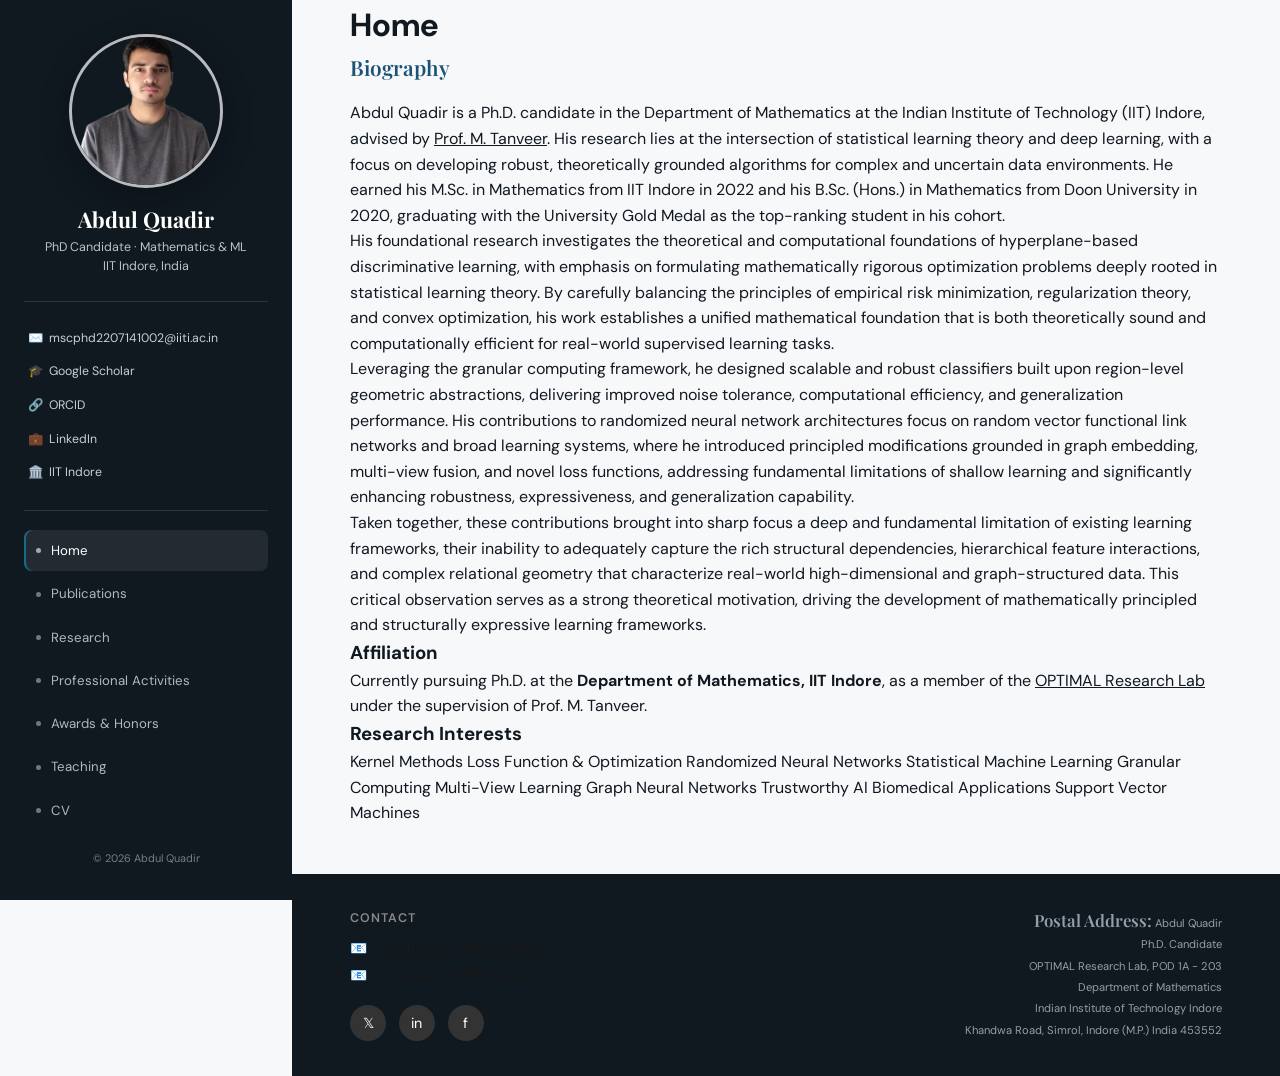
==== commit dcdceaa1: "Update index.html" ====
--- a/index.html
+++ b/index.html
@@ -3,107 +3,93 @@
 <head>
 <meta charset="UTF-8">
 <meta name="viewport" content="width=device-width, initial-scale=1.0">
-<meta name="description" content="Abdul Quadir — Ph.D. Candidate in Mathematics and researcher in statistical machine learning, optimization, granular computing, and randomized neural networks.">
-<title>Abdul Quadir | Researcher</title>
-<link rel="preconnect" href="https://fonts.googleapis.com">
-<link rel="preconnect" href="https://fonts.gstatic.com" crossorigin>
-<link href="https://fonts.googleapis.com/css2?family=DM+Sans:wght@400;500;600;700&family=DM+Mono:wght@400;500&family=Playfair+Display:wght@600;700&display=swap" rel="stylesheet">
+<title>Abdul Quadir | Home</title>
+<link href="https://fonts.googleapis.com/css2?family=Playfair+Display:wght@400;600;700&family=DM+Sans:wght@300;400;500;600&family=DM+Mono:wght@400;500&display=swap" rel="stylesheet">
 <link rel="stylesheet" href="style.css">
 </head>
 <body>
-<button class="mobile-toggle" aria-label="Open navigation">☰</button>
+<button class="mobile-toggle">☰</button>
 <div class="site-wrapper">
   <div id="sidebar-placeholder"></div>
-  <main class="main-content home-main">
-
-    <section class="hero" id="home">
-      <div class="hero-copy">
-        <p class="eyebrow">STATISTICAL LEARNING · AI · OPTIMIZATION</p>
-        <h1>Abdul <span>Quadir</span></h1>
-        <p class="hero-role">Ph.D. Candidate in Mathematics · Indian Institute of Technology Indore</p>
-        <p class="hero-text">I develop mathematically principled and robust learning algorithms for complex, uncertain, high-dimensional, and structured data. My work sits at the intersection of statistical learning theory, optimization, granular computing, and neural learning.</p>
-        <div class="hero-actions">
-          <a class="btn btn-primary" href="research.html">Explore research <span>↗</span></a>
-          <a class="btn btn-secondary" href="cv.html">View CV</a>
-        </div>
-        <div class="social-row">
-          <a href="https://scholar.google.com/citations?user=jOKByMYAAAAJ&hl=en" target="_blank" rel="noopener">Google Scholar</a>
-          <a href="https://orcid.org/0009-0002-0516-316X" target="_blank" rel="noopener">ORCID</a>
-          <a href="https://github.com/abdulquadir1999" target="_blank" rel="noopener">GitHub</a>
-          <a href="https://www.linkedin.com/in/abdul-quadir-0739232a8/" target="_blank" rel="noopener">LinkedIn</a>
+  <main class="main-content">
+    <h1 class="section-title">Home</h1>
+    <div class="bio-block">
+      <h2 style="font-family:'Playfair Display',serif;font-size:1.3rem;color:#1a5276;margin-bottom:1rem;font-weight:600;">Biography</h2>
+      <p>Abdul Quadir is a Ph.D. candidate in the Department of Mathematics at the Indian Institute of Technology (IIT) Indore, advised by <a href="https://mtanveer.profiles.iiti.ac.in/" target="_blank">Prof. M. Tanveer</a>. His research lies at the intersection of statistical learning theory and deep learning, with a focus on developing robust, theoretically grounded algorithms for complex and uncertain data environments. He earned his M.Sc. in Mathematics from IIT Indore in 2022 and his B.Sc. (Hons.) in Mathematics from Doon University in 2020, graduating with the University Gold Medal as the top-ranking student in his cohort.</p>
+      <p>His foundational research investigates the theoretical and computational foundations of hyperplane-based discriminative learning, with emphasis on formulating mathematically rigorous optimization problems deeply rooted in statistical learning theory. By carefully balancing the principles of empirical risk minimization, regularization theory, and convex optimization, his work establishes a unified mathematical foundation that is both theoretically sound and computationally efficient for real-world supervised learning tasks.</p>
+      <p>Leveraging the granular computing framework, he designed scalable and robust classifiers built upon region-level geometric abstractions, delivering improved noise tolerance, computational efficiency, and generalization performance. His contributions to randomized neural network architectures focus on random vector functional link networks and broad learning systems, where he introduced principled modifications grounded in graph embedding, multi-view fusion, and novel loss functions, addressing fundamental limitations of shallow learning and significantly enhancing robustness, expressiveness, and generalization capability.</p>
+      <p>Taken together, these contributions brought into sharp focus a deep and fundamental limitation of existing learning frameworks, their inability to adequately capture the rich structural dependencies, hierarchical feature interactions, and complex relational geometry that characterize real-world high-dimensional and graph-structured data. This critical observation serves as a strong theoretical motivation, driving the development of mathematically principled and structurally expressive learning frameworks.</p>
+    </div>
+    <div class="affil-block">
+      <h3>Affiliation</h3>
+      <p>Currently pursuing Ph.D. at the <strong>Department of Mathematics, IIT Indore</strong>, as a member of the <a href="https://mtanveer.profiles.iiti.ac.in/" target="_blank">OPTIMAL Research Lab</a> under the supervision of Prof. M. Tanveer.</p>
+    </div>
+    <div class="affil-block">
+      <h3>Research Interests</h3>
+      <div class="interests-grid">
+        <span class="tag">Kernel Methods</span>
+        <span class="tag">Loss Function &amp; Optimization</span>
+        <span class="tag">Randomized Neural Networks</span>
+        <span class="tag">Statistical Machine Learning</span>
+        <span class="tag">Granular Computing</span>
+        <span class="tag">Multi-View Learning</span>
+        <span class="tag">Graph Neural Networks</span>
+        <span class="tag">Trustworthy AI</span>
+        <span class="tag">Biomedical Applications</span>
+        <span class="tag">Support Vector Machines</span>
+      </div>
+    </div>
+    <!-- FOOTER -->
+    <footer class="site-footer" style="margin-top:3rem;">
+      <div>
+        <p style="font-size:0.78rem;font-weight:600;color:#888;letter-spacing:0.08em;text-transform:uppercase;margin-bottom:0.5rem;">Contact</p>
+        <p style="margin-bottom:0.3rem;"><a href="mailto:mscphd2207141002@iiti.ac.in" style="color:#1a1a1a;text-decoration:none;font-size:0.87rem;">📧 mscphd2207141002@iiti.ac.in</a></p>
+        <p style="margin-bottom:1.2rem;"><a href="mailto:abdulquadir19991@gmail.com" style="color:#1a1a1a;text-decoration:none;font-size:0.87rem;">📧 abdulquadir19991@gmail.com</a></p>
+        <div style="display:flex;gap:0.8rem;">
+          <a href="#" target="_blank" style="width:36px;height:36px;border-radius:50%;background:#333;display:flex;align-items:center;justify-content:center;color:white;text-decoration:none;font-size:0.9rem;">𝕏</a>
+          <a href="https://www.linkedin.com/in/abdul-quadir-0739232a8/" target="_blank" style="width:36px;height:36px;border-radius:50%;background:#333;display:flex;align-items:center;justify-content:center;color:white;text-decoration:none;font-size:0.9rem;">in</a>
+          <a href="https://www.facebook.com/profile.php?id=100011492434482" target="_blank" style="width:36px;height:36px;border-radius:50%;background:#333;display:flex;align-items:center;justify-content:center;color:white;text-decoration:none;font-size:0.9rem;">f</a>
         </div>
       </div>
-      <div class="hero-visual">
-        <div class="portrait-frame"><img src="Photo.png" alt="Abdul Quadir"></div>
-        <div class="visual-note"><span></span> Building theory-driven AI</div>
+      <div style="font-size:0.88rem;line-height:1.9;text-align:right;">
+        <p><strong>Postal Address:</strong> Abdul Quadir</p>
+        <p>Ph.D. Candidate</p>
+        <p>OPTIMAL Research Lab, POD 1A - 203</p>
+        <p>Department of Mathematics</p>
+        <p>Indian Institute of Technology Indore</p>
+        <p>Khandwa Road, Simrol, Indore (M.P.) India 453552</p>
       </div>
-    </section>
+    </footer>
 
-    <section class="quick-stats" aria-label="Academic highlights">
-      <div><strong>Ph.D.</strong><span>Mathematics</span></div>
-      <div><strong>10+</strong><span>Research publications</span></div>
-      <div><strong>AI / ML</strong><span>Core research focus</span></div>
-      <div><strong>IIT Indore</strong><span>OPTIMAL Research Lab</span></div>
-    </section>
 
-    <section class="content-section" id="about">
-      <div class="section-kicker">01 · ABOUT</div>
-      <div class="section-grid">
-        <div><h2>Research with mathematical foundations.</h2></div>
-        <div class="prose">
-          <p>I am a Ph.D. candidate in the Department of Mathematics at IIT Indore, working under the supervision of <a href="https://mtanveer.profiles.iiti.ac.in/" target="_blank" rel="noopener">Prof. M. Tanveer</a> in the OPTIMAL Research Lab.</p>
-          <p>My research investigates the theoretical and computational foundations of hyperplane-based discriminative learning, with emphasis on empirical risk minimization, regularization, convex optimization, and robust learning.</p>
-          <p>I also work on granular computing and randomized neural networks, developing region-level and structure-aware learning frameworks that improve robustness, scalability, expressiveness, and generalization.</p>
-        </div>
-      </div>
-    </section>
+    
 
-    <section class="content-section" id="research">
-      <div class="section-kicker">02 · RESEARCH AREAS</div>
-      <div class="research-grid">
-        <article class="research-tile"><span class="tile-no">01</span><h3>Statistical Learning</h3><p>Support vector machines, kernel methods, margin-based learning, generalization and robust classification.</p></article>
-        <article class="research-tile"><span class="tile-no">02</span><h3>Optimization &amp; Loss</h3><p>Convex formulations, robust loss functions, regularization, scalable optimization and theoretical analysis.</p></article>
-        <article class="research-tile"><span class="tile-no">03</span><h3>Granular Computing</h3><p>Granular-ball learning, region-level geometric abstractions, noise tolerance and efficient classifiers.</p></article>
-        <article class="research-tile"><span class="tile-no">04</span><h3>Randomized Neural Networks</h3><p>RVFL and broad learning systems with graph embedding, multi-view fusion and structured representations.</p></article>
-        <article class="research-tile"><span class="tile-no">05</span><h3>Graph &amp; Multi-View Learning</h3><p>Graph-structured representations, hypergraphs, multi-view synergy and relational feature learning.</p></article>
-        <article class="research-tile"><span class="tile-no">06</span><h3>Trustworthy AI</h3><p>Robustness, uncertainty-aware learning and dependable machine learning for real-world applications.</p></article>
-      </div>
-    </section>
+    <!-- ── FLAG COUNTER ── -->
+    <!-- <div style="
+        background: var(--card-bg);
+        border: 1px solid var(--border);
+        border-radius: 12px;
+        padding: 1.8rem 2rem;
+        margin-top: 2rem;
+        margin-bottom: 2rem;
+    ">
+        <h3 style="
+            font-family: 'Playfair Display', serif;
+            font-size: 1.08rem;
+            color: var(--accent);
+            margin-bottom: 1.2rem;
+        ">Visitors</h3> -->
 
-    <section class="content-section feature-section">
-      <div class="section-kicker">03 · SELECTED WORK</div>
-      <div class="feature-card">
-        <div class="feature-label">FEATURED PUBLICATION</div>
-        <h2>Granular Ball Twin Support Vector Machine</h2>
-        <p>A region-level learning framework that replaces individual training samples with granular balls to improve computational efficiency and robustness.</p>
-        <div class="feature-meta">IEEE Transactions on Neural Networks and Learning Systems · 2025</div>
-        <a class="text-link" href="https://doi.org/10.1109/TNNLS.2024.3476391" target="_blank" rel="noopener">Read publication ↗</a>
-      </div>
-      <div class="feature-card feature-card-alt">
-        <div class="feature-label">RECENT DIRECTION</div>
-        <h2>Structure-aware learning for complex data</h2>
-        <p>Current work explores richer geometric and structural representations that can capture hierarchical interactions, heterogeneous modalities, and relational dependencies.</p>
-        <a class="text-link" href="research.html">View research portfolio ↗</a>
-      </div>
-    </section>
+        <!-- <div style="display:flex; justify-content:center; width:100%;">
+            <a href="https://info.flagcounter.com/j7Dl" target="_blank">
+                <img src="https://s01.flagcounter.com/count2/j7Dl/bg_FFFFFF/txt_000000/border_CCCCCC/columns_4/maxflags_12/viewers_0/labels_1/pageviews_0/flags_0/percent_0/" 
+                    alt="Flag Counter" 
+                    border="0"
+                    style="border-radius:8px;">
+            </a>
+        </div> -->
+    <!-- </div> -->
 
-    <section class="content-section publication-preview">
-      <div class="section-heading-row"><div><div class="section-kicker">04 · PUBLICATIONS</div><h2>Recent publications</h2></div><a class="text-link" href="publications.html">All publications ↗</a></div>
-      <div class="mini-pub"><span>2026</span><div><h3>TRKM: Twin Restricted Kernel Machines for Classification and Regression</h3><p>Neural Networks</p></div></div>
-      <div class="mini-pub"><span>2026</span><div><h3>GARFLN: Geodesic Adaptive Riemannian Functional Link Network</h3><p>Pattern Recognition</p></div></div>
-      <div class="mini-pub"><span>2025</span><div><h3>Granular Ball Twin Support Vector Machine</h3><p>IEEE Transactions on Neural Networks and Learning Systems</p></div></div>
-    </section>
-
-    <section class="contact-banner">
-      <div><div class="section-kicker">05 · CONTACT</div><h2>Interested in research collaboration?</h2><p>I am always open to discussing research ideas, collaborations, and opportunities in machine learning and mathematical optimization.</p></div>
-      <a class="btn btn-primary" href="mailto:abdulquadir19991@gmail.com">Get in touch ↗</a>
-    </section>
-
-    <footer class="site-footer">
-      <div><strong>Abdul Quadir</strong><p>Ph.D. Candidate · Mathematics · IIT Indore</p></div>
-      <div class="footer-links"><a href="mailto:abdulquadir19991@gmail.com">Email</a><a href="https://github.com/abdulquadir1999" target="_blank" rel="noopener">GitHub</a><a href="https://scholar.google.com/citations?user=jOKByMYAAAAJ&hl=en" target="_blank" rel="noopener">Scholar</a></div>
-      <small>© 2026 Abdul Quadir</small>
-    </footer>
   </main>
 </div>
 <script src="sidebar.js"></script>
--- a/style.css
+++ b/style.css
@@ -1,204 +1,2 @@
-:root {
-  --navy: #ffffff;
-  --navy-light: #f5f5f5;
-  --accent: #1a5276;
-  --accent-light: #1f618d;
-  --text: #1a1a1a;
-  --text-muted: #555555;
-  --text-dim: #888888;
-  --border: rgba(26,82,118,0.18);
-  --card-bg: rgba(0,0,0,0.03);
-  --sidebar-w: 320px;
-}
-*, *::before, *::after { box-sizing: border-box; margin: 0; padding: 0; }
-html { scroll-behavior: smooth; }
-body {
-  font-family: 'DM Sans', sans-serif;
-  background: var(--navy);
-  color: var(--text);
-  min-height: 100vh;
-  overflow-x: hidden;
-}
-
-/* ── LAYOUT ── */
-.site-wrapper { display: flex; min-height: 100vh; }
-
-/* ── SIDEBAR ── */
-.sidebar {
-  width: var(--sidebar-w);
-  min-height: 100vh;
-  background: var(--navy-light);
-  border-right: 1px solid var(--border);
-  display: flex; flex-direction: column;
-  position: fixed; top: 0; left: 0; bottom: 0; z-index: 100;
-  padding: 2.5rem 0 2rem;
-  overflow-y: auto;
-  transition: transform 0.35s cubic-bezier(.4,0,.2,1);
-}
-.sidebar-top { padding: 0 1.2rem 2rem; border-bottom: 1px solid var(--border); text-align: center; }
-.avatar-wrap {
-  width: 200px; height: 200px;
-  border-radius: 50%;
-  margin: 0 auto 1.2rem;
-  border: 2.5px solid var(--accent); overflow: hidden;
-  background: linear-gradient(135deg, #2a3550, #1a2640);
-  display: flex; align-items: center; justify-content: center;
-  font-size: 2.2rem;
-  box-shadow: 0 0 0 6px rgba(26,82,118,0.09);
-  max-width: 100%;
-}
-.sidebar-name { font-family: 'Playfair Display', serif; font-size: 1.08rem; font-weight: 600; color: var(--text); margin-bottom: 0.28rem; }
-.sidebar-role { font-size: 0.69rem; color: var(--text-muted); line-height: 1.5; }
-.sidebar-links { padding: 1.1rem 1.8rem; border-bottom: 1px solid var(--border); }
-.sidebar-link {
-  display: flex; align-items: center; gap: 0.5rem;
-  font-size: 0.77rem; color: var(--text-muted); text-decoration: none;
-  padding: 0.28rem 0; transition: color 0.2s;
-}
-.sidebar-link:hover { color: var(--accent); }
-
-/* ── NAV ── */
-nav { padding: 1.1rem 0; flex: 1; }
-.nav-item {
-  display: flex; align-items: center; gap: 0.48rem;
-  padding: 0.6rem 1.8rem;
-  font-size: 0.81rem; font-weight: 500; color: var(--text-muted);
-  text-decoration: none; letter-spacing: 0.03em;
-  border-left: 2.5px solid transparent; transition: all 0.2s;
-}
-.nav-item:hover { color: var(--text); background: rgba(26,82,118,0.06); }
-.nav-item.active { color: var(--accent); border-left-color: var(--accent); background: rgba(26,82,118,0.08); }
-.nav-dot { width: 4px; height: 4px; border-radius: 50%; background: currentColor; opacity: 0.5; flex-shrink: 0; }
-.sidebar-footer { padding: 0.9rem 1.8rem 0; font-size: 0.67rem; color: var(--text-dim); text-align: center; }
-
-/* ── MAIN ── */
-.main-content {
-  margin-left: var(--sidebar-w); flex: 1;
-  padding: 3.5rem 4rem 6rem;
-  max-width: calc(var(--sidebar-w) + 840px);
-}
-
-/* ── PAGE HEADER ── */
-.section-title {
-  font-family: 'Playfair Display', serif; font-size: 1.95rem; font-weight: 700;
-  color: var(--text); margin-bottom: 1.8rem; position: relative; padding-bottom: 0.9rem;
-}
-.section-title::after {
-  content: ''; position: absolute; bottom: 0; left: 0;
-  width: 42px; height: 2px; background: linear-gradient(90deg, var(--accent), transparent);
-}
-.sub-heading { font-family: 'Playfair Display', serif; font-size: 1.08rem; color: var(--accent); margin: 1.6rem 0 0.9rem; }
-.section-divider { height: 1px; background: linear-gradient(90deg, var(--border), transparent); margin: 2rem 0; }
-
-/* ── CARDS ── */
-.bio-block {
-  background: var(--card-bg); border: 1px solid var(--border); border-radius: 12px;
-  padding: 1.9rem; margin-bottom: 1.6rem; line-height: 1.88; font-size: 0.91rem; color: #1a1a1a;
-}
-.bio-block p + p { margin-top: 1.1rem; }
-.bio-block a { color: var(--accent); text-decoration: none; border-bottom: 1px solid rgba(26,82,118,0.28); }
-.bio-block a:hover { border-bottom-color: var(--accent); }
-.affil-block {
-  background: var(--card-bg); border: 1px solid var(--border); border-radius: 12px;
-  padding: 1.6rem 1.9rem; margin-bottom: 1.6rem;
-}
-.affil-block h3 { font-family: 'Playfair Display', serif; font-size: 1.08rem; color: var(--accent); margin-bottom: 0.85rem; }
-.affil-block p { font-size: 0.87rem; color: var(--text-muted); line-height: 1.72; }
-.affil-block a { color: var(--accent-light); text-decoration: none; }
-
-.interests-grid { display: flex; flex-wrap: wrap; gap: 0.5rem; margin-top: 0.75rem; }
-.tag {
-  background: rgba(26,82,118,0.08); border: 1px solid rgba(26,82,118,0.2);
-  color: var(--accent-light); font-size: 0.76rem; padding: 0.28rem 0.78rem;
-  border-radius: 20px; font-family: 'DM Mono', monospace; letter-spacing: 0.02em;
-}
-
-/* ── PUBLICATIONS ── */
-.pub-card {
-  background: var(--card-bg); border: 1px solid var(--border); border-radius: 12px;
-  padding: 1.45rem 1.65rem; margin-bottom: 1.1rem;
-  transition: border-color 0.2s, background 0.2s;
-}
-.pub-card:hover { border-color: rgba(26,82,118,0.36); background: rgba(26,82,118,0.03); }
-
-/* ── RESEARCH ── */
-.research-card {
-  background: var(--card-bg); border: 1px solid var(--border); border-radius: 12px;
-  padding: 1.6rem; margin-bottom: 1.1rem;
-  display: grid; grid-template-columns: 2.7rem 1fr; gap: 1rem; align-items: start;
-}
-.research-icon {
-  width: 2.7rem; height: 2.7rem; background: rgba(26,82,118,0.08);
-  border: 1px solid var(--border); border-radius: 9px;
-  display: flex; align-items: center; justify-content: center; font-size: 1.15rem;
-}
-.research-card h3 { font-family: 'Playfair Display', serif; font-size: 1rem; color: var(--text); margin-bottom: 0.42rem; }
-.research-card p { font-size: 0.86rem; color: var(--text-muted); line-height: 1.78; }
-
-/* ── AWARDS ── */
-.award-item { display: flex; gap: 1.3rem; padding: 1.2rem 0; border-bottom: 1px solid var(--border); }
-.award-year { font-family: 'DM Mono', monospace; font-size: 0.79rem; color: var(--accent); min-width: 60px; padding-top: 0.1rem; }
-.award-info h3 { font-size: 0.92rem; color: var(--text); margin-bottom: 0.25rem; font-weight: 500; }
-.award-info p { font-size: 0.8rem; color: var(--text-muted); line-height: 1.65; }
-
-/* ── SERVICE ── */
-.service-section { margin-bottom: 1.8rem; }
-.service-label { font-family: 'DM Mono', monospace; font-size: 0.71rem; color: var(--accent); letter-spacing: 0.1em; text-transform: uppercase; margin-bottom: 0.75rem; }
-.service-item {
-  background: var(--card-bg); border: 1px solid var(--border); border-radius: 8px;
-  padding: 0.85rem 1.15rem; margin-bottom: 0.55rem;
-  font-size: 0.85rem; color: var(--text-muted); line-height: 1.62;
-}
-.service-item strong { color: var(--text); font-weight: 500; }
-
-/* ── TEACHING ── */
-.talk-card {
-  background: var(--card-bg); border: 1px solid var(--border); border-radius: 12px;
-  padding: 1.35rem 1.6rem; margin-bottom: 1rem;
-}
-.talk-card h3 { font-size: 0.93rem; color: var(--text); font-weight: 500; margin-bottom: 0.28rem; }
-.talk-card .meta { font-size: 0.76rem; color: var(--accent); margin-bottom: 0.35rem; font-family: 'DM Mono', monospace; }
-.talk-card p { font-size: 0.83rem; color: var(--text-muted); line-height: 1.68; }
-
-/* ── CV ── */
-.cv-section { margin-bottom: 2rem; }
-.cv-section h3 { font-family: 'Playfair Display', serif; font-size: 1.08rem; color: var(--accent); margin-bottom: 1rem; padding-bottom: 0.5rem; border-bottom: 1px solid var(--border); }
-.cv-row { display: grid; grid-template-columns: 110px 1fr; gap: 0.85rem; margin-bottom: 1rem; }
-.cv-date { font-family: 'DM Mono', monospace; font-size: 0.76rem; color: var(--text-dim); padding-top: 0.1rem; }
-.cv-detail h4 { font-size: 0.9rem; color: var(--text); font-weight: 500; margin-bottom: 0.16rem; }
-.cv-detail p { font-size: 0.8rem; color: var(--text-muted); line-height: 1.62; }
-.cv-download-btn {
-  display: inline-flex; align-items: center; gap: 0.48rem;
-  background: linear-gradient(135deg, rgba(26,82,118,0.12), rgba(26,82,118,0.06));
-  border: 1px solid var(--accent); color: var(--accent);
-  font-family: 'DM Sans', sans-serif; font-size: 0.83rem; font-weight: 500;
-  padding: 0.58rem 1.25rem; border-radius: 8px; cursor: pointer;
-  text-decoration: none; margin-bottom: 2rem; transition: all 0.2s;
-}
-.cv-download-btn:hover { background: rgba(26,82,118,0.18); transform: translateY(-1px); }
-
-/* ── FOOTER ── */
-.site-footer {
-  background: #ffffff; color: #1a1a1a;
-  padding: 2.5rem 3rem;
-  display: flex; justify-content: space-between; align-items: flex-start;
-  flex-wrap: wrap; gap: 2rem;
-  border-top: 1px solid rgba(0,0,0,0.1);
-}
-
-/* ── MOBILE ── */
-.mobile-toggle {
-  display: none; position: fixed; top: 0.85rem; right: 0.85rem; z-index: 200;
-  background: var(--navy-light); border: 1px solid var(--border);
-  color: var(--text); width: 37px; height: 37px;
-  border-radius: 8px; cursor: pointer; font-size: 1rem;
-  align-items: center; justify-content: center;
-}
-@media (max-width: 840px) {
-  .sidebar { transform: translateX(-100%); }
-  .sidebar.open { transform: translateX(0); }
-  .main-content { margin-left: 0; padding: 4.2rem 1.3rem 3rem; }
-  .mobile-toggle { display: flex; }
-  .cv-row { grid-template-columns: 1fr; gap: 0.18rem; }
-  .research-card { grid-template-columns: 1fr; }
-}
+:root{--bg:#f7f8fa;--surface:#fff;--surface-2:#f1f4f7;--ink:#101820;--muted:#59636e;--dim:#7f8994;--line:#dfe4e9;--accent:#176b87;--accent-2:#0d4f67;--sidebar-w:292px;--shadow:0 18px 50px rgba(16,24,32,.08)}
+*{box-sizing:border-box;margin:0;padding:0}html{scroll-behavior:smooth}body{font-family:'DM Sans',sans-serif;background:var(--bg);color:var(--ink);line-height:1.6;overflow-x:hidden}a{color:inherit}.site-wrapper{min-height:100vh}.sidebar{width:var(--sidebar-w);min-height:100vh;position:fixed;inset:0 auto 0 0;z-index:100;background:#101820;color:#fff;padding:34px 24px;display:flex;flex-direction:column;overflow-y:auto}.sidebar-top{text-align:center;padding-bottom:24px;border-bottom:1px solid rgba(255,255,255,.12)}.avatar-wrap{width:154px;height:154px;border-radius:50%;margin:0 auto 17px;overflow:hidden;border:3px solid rgba(255,255,255,.7);box-shadow:0 10px 30px rgba(0,0,0,.25)}.avatar-wrap img{width:100%;height:100%;object-fit:cover}.sidebar-name{font:700 1.35rem 'Playfair Display',serif}.sidebar-role{font-size:.78rem;color:#b8c3cb;line-height:1.55;margin-top:5px}.sidebar-links{padding:20px 4px;border-bottom:1px solid rgba(255,255,255,.12)}.sidebar-link{display:block;text-decoration:none;color:#c7d0d6;font-size:.77rem;padding:7px 0;transition:.2s}.sidebar-link:hover{color:#fff}.sidebar nav{padding:17px 0;flex:1}.nav-item{display:flex;gap:10px;align-items:center;text-decoration:none;color:#aeb9c1;font-size:.83rem;padding:10px 12px;border-radius:8px;margin:2px 0;transition:.2s}.nav-item:hover,.nav-item.active{background:rgba(255,255,255,.08);color:#fff}.nav-item.active{box-shadow:inset 2px 0 var(--accent)}.nav-dot{width:5px;height:5px;border-radius:50%;background:currentColor;opacity:.6}.sidebar-footer{font-size:.68rem;color:#71808a;text-align:center}.main-content{margin-left:var(--sidebar-w);max-width:1180px;padding:0 58px 0}.home-main{min-height:100vh}.hero{min-height:650px;display:grid;grid-template-columns:minmax(0,1.25fr) minmax(300px,.75fr);gap:70px;align-items:center;padding:72px 0 58px;border-bottom:1px solid var(--line)}.eyebrow,.section-kicker{font:500 .68rem 'DM Mono',monospace;letter-spacing:.16em;color:var(--accent);text-transform:uppercase}.hero h1{font:700 clamp(3.4rem,7vw,6.2rem)/.96 'Playfair Display',serif;letter-spacing:-.045em;margin:17px 0 20px}.hero h1 span{color:var(--accent)}.hero-role{font-size:1.08rem;font-weight:600;color:#35414b;max-width:650px}.hero-text{font-size:1rem;line-height:1.85;color:var(--muted);max-width:680px;margin:20px 0 28px}.hero-actions{display:flex;gap:12px;flex-wrap:wrap}.btn{display:inline-flex;align-items:center;gap:10px;text-decoration:none;padding:11px 18px;border-radius:8px;font-size:.82rem;font-weight:600;transition:.2s}.btn-primary{background:var(--ink);color:#fff}.btn-primary:hover{background:var(--accent-2);transform:translateY(-2px)}.btn-secondary{border:1px solid var(--line);background:var(--surface);color:var(--ink)}.btn-secondary:hover{border-color:var(--accent);color:var(--accent)}.social-row{display:flex;gap:20px;flex-wrap:wrap;margin-top:25px}.social-row a,.text-link{font-size:.76rem;color:var(--accent);text-decoration:none;font-weight:600;border-bottom:1px solid transparent}.social-row a:hover,.text-link:hover{border-color:var(--accent)}.hero-visual{display:flex;flex-direction:column;align-items:center}.portrait-frame{width:min(100%,380px);aspect-ratio:4/5;background:#dfe6ea;padding:13px;box-shadow:var(--shadow);transform:rotate(1deg)}.portrait-frame img{width:100%;height:100%;object-fit:cover;display:block}.visual-note{margin-top:18px;font:500 .7rem 'DM Mono',monospace;color:var(--muted)}.visual-note span{display:inline-block;width:7px;height:7px;background:var(--accent);border-radius:50%;margin-right:7px}.quick-stats{display:grid;grid-template-columns:repeat(4,1fr);border-bottom:1px solid var(--line);padding:28px 0}.quick-stats>div{padding:0 25px;border-right:1px solid var(--line)}.quick-stats>div:first-child{padding-left:0}.quick-stats>div:last-child{border:0}.quick-stats strong{display:block;font:700 1.15rem 'Playfair Display',serif}.quick-stats span{display:block;color:var(--dim);font-size:.72rem;margin-top:3px}.content-section{padding:92px 0;border-bottom:1px solid var(--line)}.section-grid{display:grid;grid-template-columns:.8fr 1.2fr;gap:90px;margin-top:22px}.section-grid h2,.section-heading-row h2,.contact-banner h2{font:700 clamp(2rem,4vw,3.25rem)/1.08 'Playfair Display',serif;letter-spacing:-.025em}.prose{color:var(--muted);font-size:.95rem;line-height:1.9}.prose p+p{margin-top:18px}.prose a{color:var(--accent);text-decoration:none}.research-grid{display:grid;grid-template-columns:repeat(3,1fr);gap:15px;margin-top:28px}.research-tile{background:var(--surface);border:1px solid var(--line);padding:25px;min-height:190px;transition:.25s}.research-tile:hover{border-color:#9fb7c1;box-shadow:var(--shadow);transform:translateY(-3px)}.tile-no{font:500 .68rem 'DM Mono',monospace;color:var(--accent)}.research-tile h3{font:700 1.05rem 'Playfair Display',serif;margin:25px 0 9px}.research-tile p{font-size:.78rem;color:var(--muted);line-height:1.7}.feature-section{display:grid;grid-template-columns:1fr 1fr;gap:18px}.feature-section>.section-kicker{grid-column:1/-1;margin-bottom:2px}.feature-card{background:#101820;color:#fff;padding:36px;min-height:300px;display:flex;flex-direction:column;align-items:flex-start}.feature-card-alt{background:#e9f0f3;color:var(--ink)}.feature-label{font:500 .65rem 'DM Mono',monospace;letter-spacing:.14em;color:#82b9c9}.feature-card h2{font:700 1.75rem/1.15 'Playfair Display',serif;margin:30px 0 13px}.feature-card p{font-size:.83rem;line-height:1.75;color:#b9c5cb;max-width:520px}.feature-card-alt p{color:var(--muted)}.feature-meta{font-size:.68rem;color:#9caab2;margin-top:auto;padding-top:25px}.feature-card .text-link{margin-top:18px}.publication-preview{padding-bottom:85px}.section-heading-row{display:flex;justify-content:space-between;align-items:end;gap:20px;margin-bottom:25px}.section-heading-row h2{font-size:2.3rem;margin-top:10px}.mini-pub{display:grid;grid-template-columns:70px 1fr;gap:22px;padding:19px 0;border-top:1px solid var(--line)}.mini-pub>span{font:500 .72rem 'DM Mono',monospace;color:var(--accent)}.mini-pub h3{font-size:.91rem;font-weight:600}.mini-pub p{font-size:.74rem;color:var(--dim);margin-top:3px}.contact-banner{margin:75px 0;background:var(--surface);border:1px solid var(--line);padding:48px;display:flex;justify-content:space-between;gap:35px;align-items:end;box-shadow:var(--shadow)}.contact-banner h2{font-size:2.2rem;margin:10px 0}.contact-banner p{font-size:.83rem;color:var(--muted);max-width:650px}.site-footer{margin:0 -58px;padding:35px 58px;background:#101820;color:#fff;display:flex;align-items:center;justify-content:space-between;gap:25px;flex-wrap:wrap}.site-footer strong{font:600 1.05rem 'Playfair Display',serif}.site-footer p,.site-footer small{font-size:.7rem;color:#91a0aa}.footer-links{display:flex;gap:20px}.footer-links a{font-size:.72rem;color:#c8d1d6;text-decoration:none}.footer-links a:hover{color:#fff}.mobile-toggle{display:none;position:fixed;top:14px;right:14px;z-index:200;width:42px;height:42px;border:1px solid var(--line);border-radius:9px;background:#fff;color:var(--ink);font-size:18px}@media(max-width:1050px){:root{--sidebar-w:245px}.main-content{padding:0 38px}.hero{gap:35px}.research-grid{grid-template-columns:repeat(2,1fr)}.site-footer{margin:0 -38px;padding:32px 38px}}@media(max-width:800px){.sidebar{transform:translateX(-100%);box-shadow:20px 0 50px rgba(0,0,0,.2)}.sidebar.open{transform:translateX(0)}.main-content{margin-left:0;padding:0 20px}.mobile-toggle{display:block}.hero{grid-template-columns:1fr;padding:85px 0 50px;min-height:auto}.hero-visual{order:-1}.portrait-frame{width:min(76vw,300px)}.hero h1{font-size:clamp(3.1rem,15vw,5rem)}.quick-stats{grid-template-columns:repeat(2,1fr);gap:20px}.quick-stats>div{border:0;padding:0}.content-section{padding:65px 0}.section-grid{grid-template-columns:1fr;gap:25px}.research-grid,.feature-section{grid-template-columns:1fr}.section-heading-row{align-items:start;flex-direction:column}.contact-banner{padding:30px;display:block}.contact-banner .btn{margin-top:24px}.site-footer{margin:0 -20px;padding:30px 20px}}
